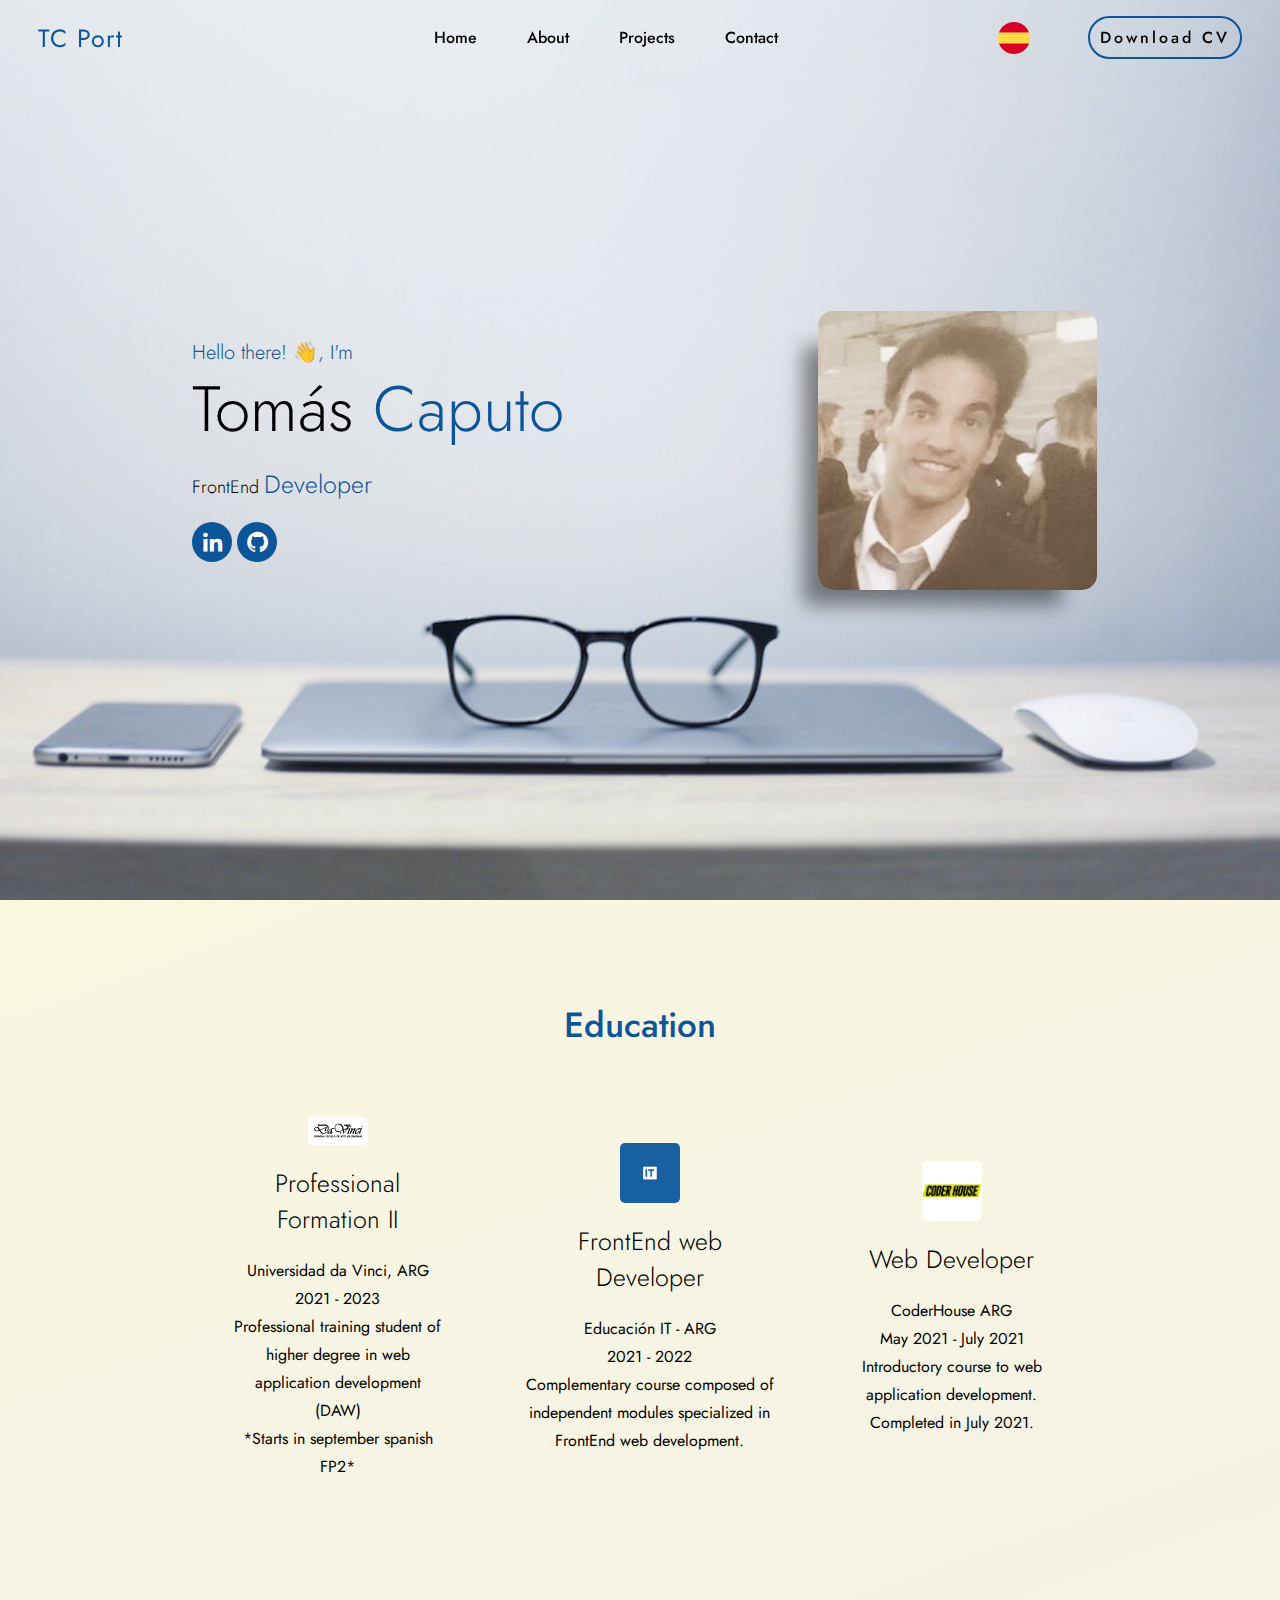
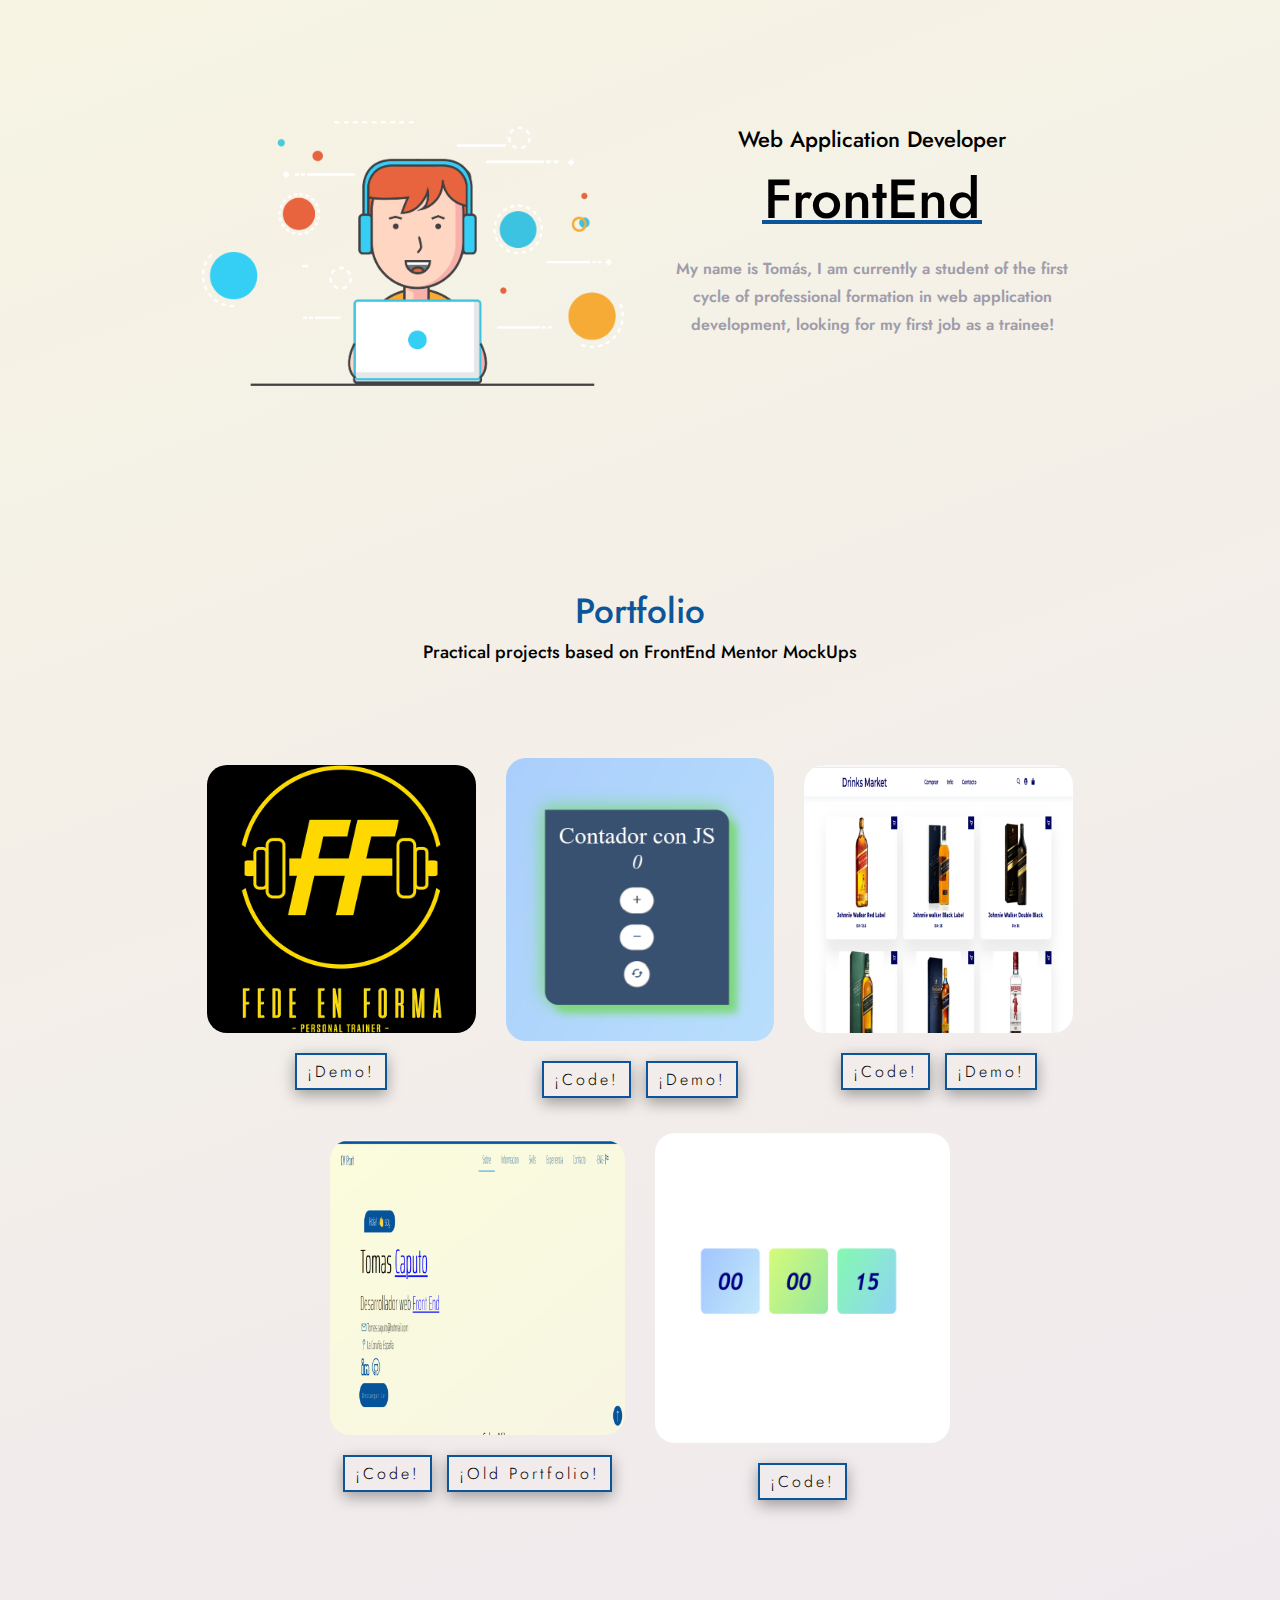
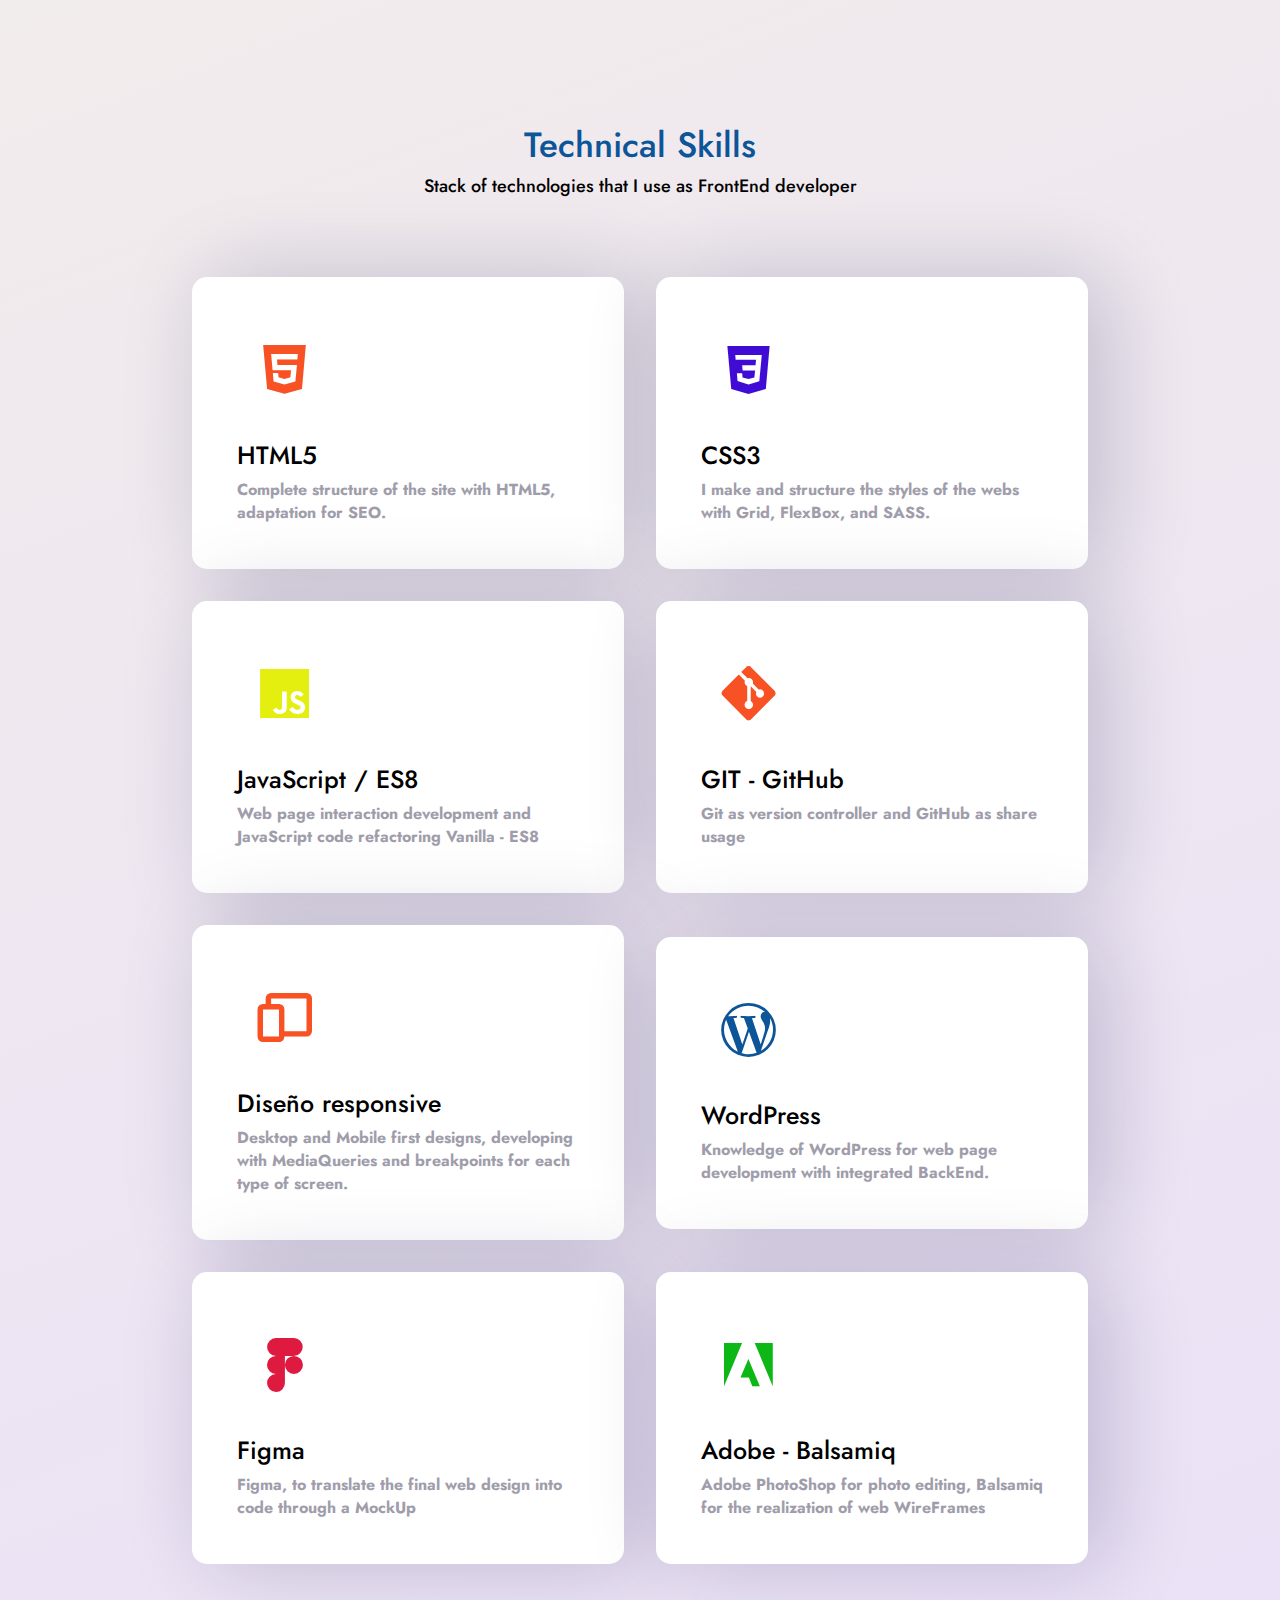
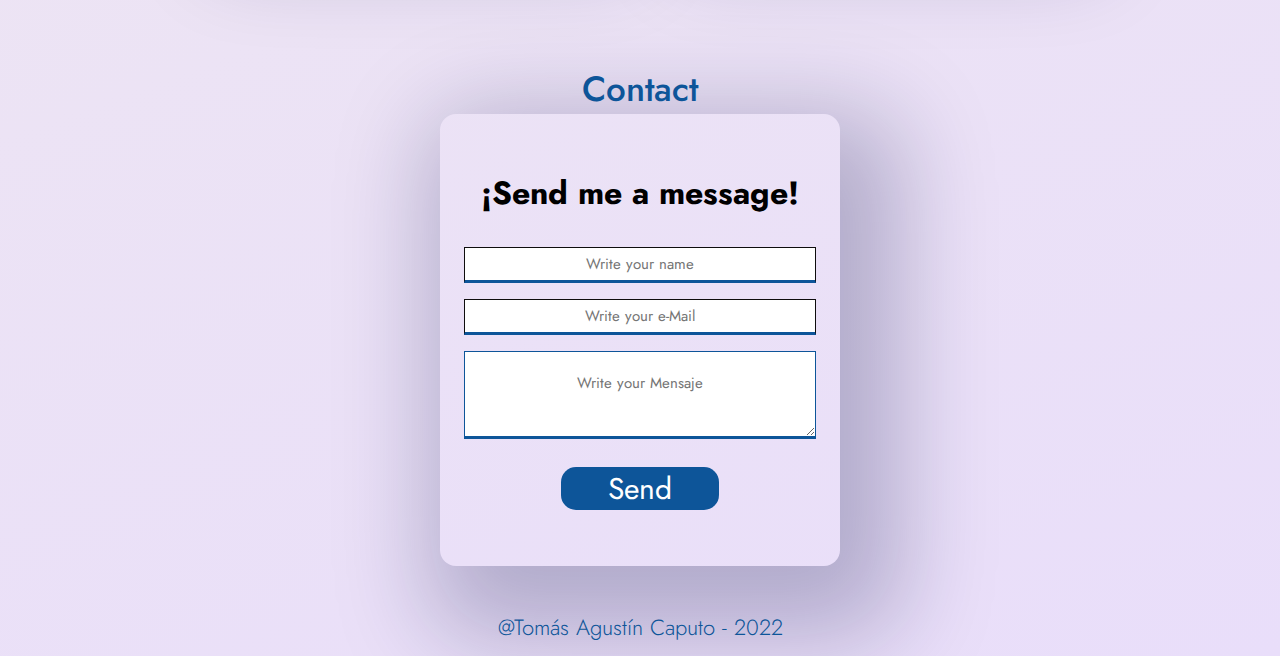
==== indexENG.html @ eb9e58e5 "Add files via upload" ====
<html lang="en">
<head>
    <meta charset="UTF-8">
    <meta http-equiv="X-UA-Compatible" content="IE=edge">
    <meta name="viewport" content="width=device-width, initial-scale=1.0">
     
    <link href='https://unpkg.com/boxicons@2.1.2/css/boxicons.min.css' rel='stylesheet'> 

    <link rel="preconnect" href="https://fonts.googleapis.com">
    <link rel="preconnect" href="https://fonts.gstatic.com" crossorigin>
    <link href="https://fonts.googleapis.com/css2?family=Jost:wght@100;200;300;400;500;600;700;800;900&display=swap" rel="stylesheet">
    <link rel="shortcut icon" href="./imgs/Lenguajes/ENG.png"/>

    <link rel="stylesheet" href="estilos.css">

    <title>Tomás Caputo - ENG</title>
</head>

<body>

    <header>
        <a href="" class="logo">TC Port</a>
        <div class="bx bx-menu" id="responsiveMenu"></div>

        <ul class="navBar">
            <li><a href="">Home</a></li>
            <li><a href="#educacion">About</a></li>
            <li><a href="#portfolio">Projects</a></li> 
            <li><a href="#4">Contact</a></li>              
        </ul>
        
        <a href="./index.html" id="lenguaje"><img src=".//imgs/Lenguajes/ESP.png" alt=""></a>           
        <a href="./docs/CV Tomás Caputo.pdf" class="cvBtn" download="" target="_blank">Download CV</a>
        
    </header>

    <!-- Sección principal -->

    <section class="principal">

        <div class="principal_texto">
            <h3>Hello there! &#128075;, I'm</h3>
            <h1>Tomás <span id="apellido">Caputo</span></h1>
            <h5>FrontEnd <span>Developer</span></h5>            
            <div class="principal_social">
                <a href="https://www.linkedin.com/in/tomas-caputo" target="_blank"><i class="bx bxl-linkedin"></i></a>
                <a href="https://github.com/T-Cap96" target="_blank"><i class="bx bxl-github"></i></a>
            </div>
        </div>

        <div class="principal_img">
            <img src="./imgs/Foto CV.jpg" alt="">
        </div> 

    </section>

     <!-- Sección Servicios -->

    <section class="educacion" id="educacion"> 

        <div class="encabezado" id="encabezado">
            <h3>Education</h3>                
        </div>        

        <div class="items">
			<div class="sub-caja">
				<div class="sub-img">
					<img src="./imgs//Educación/Escuela Da Vinci logo.jpg">
				</div>
				<h3>Professional Formation II</h3>
                <p>Universidad da Vinci, ARG</p>
                <p>2021 - 2023</p>
				<p>Professional training student of higher degree in web application development (DAW)</p>
                <p>*Starts in september spanish FP2*</p>
			</div>

            <div class="sub-caja">
				<div class="sub-img">
                    <img src="./imgs/Educación/educacionIT.png">
				</div>
				<h3>FrontEnd web Developer</h3>
                <p>Educación IT - ARG</p>
                <p>2021 - 2022</p>
				<p>Complementary course composed of independent modules specialized in FrontEnd web development.</p>
			</div>

            <div class="sub-caja">
				<div class="sub-img">
					<img src="./imgs//Educación/coderHouse.png">
				</div>
				<h3>Web Developer</h3>
                <p>CoderHouse ARG</p>
                <p>May 2021 - July 2021</p>
				<p>Introductory course to web application development. Completed in July 2021.</p>
			</div>        
                       
        </div>          
        
    </section> 

     <!-- Sección sobre Mí -->
    
    <section class="sobre" id="sobre">
        
        <div class="sobre_img">
            <img src="./imgs/BannerInner.png" alt="">             
        </div>

        <div class="sobre_texto"> 
            <h3>Web Application Developer</h3>   
            <div class="subrayado"></div>         
            <h2>FrontEnd</h2>            
            <p>My name is Tomás, I am currently a student of the first cycle of professional formation in web application development, looking for my first job as a trainee!</p>          
        </div>

    </section>

     <!-- Sección Portafolio -->

    <section class="portfolio" id="portfolio">
        <div class="encabezado">
            <h3>Portfolio</h3>
            <h2>Practical projects based on FrontEnd Mentor MockUps</h2>            
        </div>

        <div class="portfolio_contenido">
            <div class="columna">
                <img src="./imgs//Proyectos/logoweb.jpg" alt="">
                <div class="layer">                    
                    <a href="https://fedeenforma.com" class="demo" target="_blank">¡Demo!</a>
                </div>
            </div>

            <div class="columna">
                <img src="./imgs//Proyectos/ContadorJS.png" alt="">
                <div class="layer">
                    <a href="https://github.com/T-Cap96/ContadorJS" class="codigo" target="_blank">¡Code!</a>
                    <a href="https://t-cap96.github.io/ContadorJS/" class="demo" target="_blank">¡Demo!</a>
                </div>
            </div>

            <div class="columna">
                <img src="./imgs//Proyectos/MiniCommerce2.png" alt="">
                <div class="layer">
                    <a href="https://github.com/T-Cap96/MiniCommerce" class="codigo" target="_blank">¡Code!</a>
                    <a href="https://t-cap96.github.io/MiniCommerce/" class="demo" target="_blank">¡Demo!</a>
                </div>
            </div>           

        </div> 

        <div class="portfolio_contenido2">

            <div class="columna">
                <img src="./imgs//Proyectos/Portafolio Antiguo.png" alt="">
                <div class="layer">
                    <a href="https://github.com/T-Cap96/portafolioAntiguo" class="codigo" target="_blank">¡Code!</a>
                    <a href="https://t-cap96.github.io/portafolioAntiguo/" class="demo" target="_blank">¡Old Portfolio!</a>
                </div>
            </div>           

            <div class="columna">
                <img src="./imgs//Proyectos/TimerJS.png" alt="">
                <div class="layer">                    
                    <a href="https://github.com/T-Cap96/TimerJS" class="codigo" target="_blank">¡Code!</a>
                </div>
            </div>         

        </div> 

    </section>

    <!--Sección Servicio2-->

    <section class="skills" id="skills"> 

        <div class="encabezado">
            <h3>Technical Skills</h3>
            <h2>Stack of technologies that I use as FrontEnd developer</h2>            
        </div>

        <div class="skills_contenido">
            <div class="fila">
                <div class="skill1">
                    <i class='bx bxl-html5'></i>
                </div>
                <h3>HTML5</h3>                
                <p>Complete structure of the site with HTML5, adaptation for SEO.</p>
            </div>

            <div class="fila">
                <div class="skill2">
                    <i class='bx bxl-css3'></i>                     
                </div>
                <h3>CSS3</h3>                
                <p>I make and structure the styles of the webs with Grid, FlexBox, and SASS.</p>
            </div>

            <div class="fila">
                <div class="skill3">
                    <i class='bx bxl-javascript'></i>
                </div>
                <h3>JavaScript / ES8</h3>                
                <p>Web page interaction development and JavaScript code refactoring Vanilla - ES8</p>
            </div>

            <div class="fila">
                <div class="skill4">
                    <i class='bx bxl-git'></i>
                </div>
                <h3>GIT - GitHub</h3>                
                <p>Git as version controller and GitHub as share usage</p>
            </div>

            <div class="fila">
                <div class="skill5">
                    <i class='bx bx-devices'></i>
                </div>
                <h3>Diseño responsive</h3>                
                <p>Desktop and Mobile first designs, developing with MediaQueries and breakpoints for each type of screen.</p>
            </div>

            <div class="fila">
                <div class="skill6">
                    <i class='bx bxl-wordpress'></i>
                </div>
                <h3>WordPress</h3>                
                <p>Knowledge of WordPress for web page development with integrated BackEnd.</p>
            </div>

            <div class="fila">
                <div class="skill7">
                    <i class="bx bxl-figma"></i>
                </div>
                <h3>Figma</h3>                
                <p>Figma, to translate the final web design into code through a MockUp</p>
            </div>

            <div class="fila">
                <div class="skill8">
                    <i class="bx bxl-adobe"></i>
                </div>
                <h3>Adobe - Balsamiq</h3>                
                <p>Adobe PhotoShop for photo editing, Balsamiq for the realization of web WireFrames</p>
            </div>
        </div>

    </section>

    <!--Sección Contacto-->

    <div class="encabezado">
        <h3>Contact</h3>                
    </div>

    <div class="formularioContacto" id="4">
        <form class="formulario"  action="https://formspree.io/f/xeqngvba" method="POST">     
            <div class="formContainer">
                <h2 class="formTitulo">¡Send me a message!</h2>
                <input type="text" class="form_input" placeholder="Write your name" name="name"> 
                <input type="email" class="form_input" name="email" placeholder="Write your e-Mail"> 
                <textarea name="message" placeholder="Write your Mensaje"></textarea>
                <input type="submit" value="Send" class="form_enviar"> 
            </div>
        </form>
    </div>    

   
    <footer class="footer">
        <p>@Tomás Agustín Caputo - 2022</p>
    </footer>  


   
    <!--Enlace a script externo--> 

    <script type="text/javascript" src="main.js"></script>
</body>
</html>
---- estilos.css ----
*{
    margin: 0;
    padding: 0;
    box-sizing: border-box;

    list-style: none;
    text-decoration: none;
    outline: none;
    border: none; 

    font-family: 'Jost', sans-serif;
    scroll-behavior: smooth;
}

:root{
    --color-bg: #ffffff;
    --color-texto: #000;
    --color-princip: #0d5599;;
    --color-secundario: #a09dab;
    --fuente-p: 1rem;
    --fuente-h2: 3rem; 
    --fuente-grande: 5rem;
}

body{
    background-image: linear-gradient(-20deg, #e9defa 0%, #fbfcdb 100%);
}

/* Comienzo de código, Sección Header y nav */ 

header{
    padding: 50px 15%;
    display: flex;
    align-items: center;
    justify-content: space-between;

    position: fixed;
    width: 100%;
    z-index: 1000;
    top: 0;
    right: 0;
    transition: ease 0.40s all;
}

.logo{
    font-size: 25px;
    color: var(--color-princip);
    letter-spacing: 1px;
}

#lenguaje{
    position: absolute;
    margin-left: 75%;    
}

#lenguajeIt{
    position: absolute;
    margin-left: 78%;    
}

.navBar{         
    display: flex;     
}

.navBar li{         
    position: relative; 
}

.navBar a{         
    color: var(--color-texto);
    font-size: var(--fuente-p);
    font-weight: 500;
    padding: 10px 25px;
}

.navBar a::after{         
    content: '';
    position: absolute;
    width: 0;
    height: 2px;
    background: var(--color-princip);
    left: 0;
    bottom: -3px;
    transition: ease .40s;
}

.navBar a::after{         
    content: '';
    position: absolute;
    width: 0;
    height: 1.1px;
    background: var(--color-princip);
    left: 0;
    bottom: -3px;
    transition: ease .80s;
}

.navBar a:hover::after{  
    width: 100%;        
}

#responsiveMenu{
    font-size: 30px;
    color: var(--color-texto);
    display: none;
    cursor: pointer;
}

.cvBtn{
    display: inline-block;
    padding: 8px 10px;
    background: transparent;
    border: 2px solid var(--color-princip);
    border-radius: 30px;

    font-size: var(--fuente-p);
    font-weight: 500;
    color: var(--color-texto);
    letter-spacing: 3px;

    transition: ease .50s;
} 

.cvBtn:hover{
    background: var(--color-princip);
    transform: scale(1.2);
    border: 2px solid var(--color-princip);
    color: var(--bg-color);
}

section{
    padding: 100px 15%;
}

/* Sección principal con banner */ 

.principal{
    min-height: 100vh;
    width: 100%;
    height: 100%;

    background: url(./imgs/BannerInicio.jpg) no-repeat center fixed;
    background-position: center;
    background-size: cover;

    position: relative;
    display: grid;
    grid-template-columns: repeat(2, 1fr);
    align-items: center;
    grid-gap: 4rem;
}

.principal_texto h1{
    margin: 10px 0 25px;
    font-size: var(--fuente-grande);
    line-height: 1;
    font-weight: 300;
}

#apellido{
    font-size: var(--fuente-grande);
}

.principal_texto h5{
    font-size: 18px;
    margin-bottom: 20px;
    font-weight: 300;    
}

.principal_texto span{
    font-size: 25px;
}

span{
    color: var(--color-princip);
}

.principal_texto h3{
    color: var(--color-princip);
    font-size: 20px;
    font-weight: 300;
}

.principal_texto p{
    font-size: var(--fuente-p);
    color: var(--color-secundario);
    line-height: 25px;
    margin-bottom: 25px;
}

.principal_social a{
    font-size: 25px;
    height: 35px;
    width: 35px;
    padding: 20px;     
    border-radius: 50%;

    display: inline-flex;
    align-items: center;
    justify-content: center;
    background: #0d5599;
    color: white;     
    
}

.principal_social a:hover{
    transform: scale(1.1);
    background: var(--color-princip);
    transition: .80s;     
}

.principal_img img{
    position: relative;
    border-radius: 15px;  
    left: 35%;  

    box-shadow: rgba(0, 0, 0, 0.45) -25px 25px 20px -10px;
}

.principal_img:hover{
    transform: translateX(-40%);     
    transition: 2.5s;
}


header.sticky{
    background: var(--color-bg);
    padding: 13px 18%;
    box-shadow: 0px 0px 10px rgb(0 , 0 , 0 /10%);
}

#encabezado{        
    margin-bottom: 3%;
}

/* Sección Educación */ 

.items{     
    display: flex;
    flex-direction: row;
    justify-content: space-between;

    align-items: center;
    text-align: center;     
         
}

.sub-caja{
    padding: 40px;
    transition: ease .50s;
    cursor: pointer;    
}

.sub-img img{
    max-width: 100%;
    width: 60px;
    height: auto;

    margin-bottom: 20px;
    border-radius: 5px; 
}

.sub-caja h3{
    margin-bottom: 20px;
    font-size: 25px;
    font-weight: 300;
}

.sub-caja p{
    font-size: var(--fuente-p);
    color: black;
    line-height: 28px;
}

.sub-caja:hover{
    background: #ffffff;
    box-shadow: 18px 45px 105px 0px rgb(10, 15, 70 / 5%);
    border-radius: 12px;

    will-change: transform;
    transform: perspective(1000px) rotateX(4.80deg) rotateY(10.25deg) scale3d(1.05,1.05,1.05); 
 }

 /* Sección sobre mí */ 

 .sobre{
    display: grid;
    grid-template-columns: repeat(2, 2fr);
    align-items: center;
    grid-gap: 2rem;  
    
    text-align: center;
 }

 .sobre_img img{
    max-width: 100%;
    width: 550px;
    height: auto;
 }

 .sobre_texto h2{
    font-size: 55px;
    color: black;

    font-weight: 500;
    margin: 10px 0px 25px;
    line-height: 1.1;      
    
}

 .sobre_texto h3{
    color: black;
    font-size: 22px;
    font-weight: 500;    
 }

 .sobre_texto p{
    max-width: 550px;
    font-size: var(--fuente-p);
    color: var(--color-secundario);

    line-height: 28px;
    margin-bottom: 45px;
    font-weight: 600;
 }

 .subrayado{
    position: relative;
    height: 4px;    
    width: 220px;
    top: 65px;
    z-index: 0;

    margin: auto;
    background-color: var(--color-princip);     
    
 }   
 
 .encabezado{
    text-align: center;
 }

 .encabezado h2{
    font-size: 18;
    font-weight: 500;
    margin: 7px 0px 20px;
    line-height: 1.1;
 }

 .encabezado h3{
    color: var(--color-princip);
    font-size: 35px;    
    font-weight: 500;
 }

 .encabezado p{
    font-size: var(--fuente-p);
    color: var(--color-secundario);
    line-height: 30px;
 }

 /* Sección proyectos personales */ 

 .portfolio_contenido{
    display: flex;
    flex-direction: row;
    justify-content: space-around;
    align-items: center;

    margin-top: 5rem;
    text-align: center;
    cursor: pointer;
 }

 .portfolio_contenido2{     
    max-width: 650px;
    margin: auto;

    display: flex;
    flex-direction: row;    
    align-items: center;

    text-align: center;     
    
 }

 .columna{
    position: relative;
    padding: 15px;    
 }

 .columna img{
    max-width: 100%;
    width: 650px;
    height: auto;    
    
    object-fit: cover;
    border-radius: 20px;
 }

 .columna img:hover{
    transform: translateY(-5%); 
    transition: 1.5s;
 }

 .codigo, .demo{
    display: inline-block;
    
    padding: 5px 10px;
    background: transparent;
    border: 2px solid var(--color-princip); 
    

    font-size: var(--fuente-p);
    font-weight: 300;
    color: var(--color-texto);
    letter-spacing: 3px;

    margin: 5px;    
    margin-top: 20px;
    box-shadow: rgba(0, 0, 0, 0.35) 0px 5px 15px;    
         
 } 

 /* Sección skills */ 

.skills_contenido{
    display: grid;
    grid-template-columns: repeat(auto-fit, minmax(400px, auto));
    grid-gap: 2rem;

    align-items: center;
    margin-top: 5rem;
}

.fila{
    background: #ffffff;
    box-shadow: 18px 0px 87px 0px rgb(10 15 70 / 20%);

    border-radius: 15px;
    padding: 45px 45px 45px 45px;

    transition: ease .45s;
    cursor: pointer;     
}

.skill1 i{    
    font-size: 65px;     
    color: #f75124;
    padding: 15px;    
    margin-bottom: 20px;
}

.skill2 i{    
    font-size: 65px;     
    color: #400bd4;
    padding: 15px;    
    margin-bottom: 20px;
}

.skill3 i{    
    font-size: 65px;     
    color: #e4ef10;
    padding: 15px;    
    margin-bottom: 20px;
}

.skill4 i{    
    font-size: 65px;     
    color: #f75124;
    padding: 15px;    
    margin-bottom: 20px;
}

.skill5 i{    
    font-size: 65px;     
    color: #f75124;
    padding: 15px;    
    margin-bottom: 20px;
}

.skill6 i{    
    font-size: 65px;     
    color: #0d5599;
    padding: 15px;    
    margin-bottom: 20px;
}

.skill7 i{    
    font-size: 65px;     
    color: #de1a41;
    padding: 15px;    
    margin-bottom: 20px;
}

.skill8 i{    
    font-size: 65px;     
    color: #0db715;
    padding: 15px;    
    margin-bottom: 20px;
}

.fila h3{
    font-size: 25px;
    margin-bottom: 2px;
    font-weight: 500;
}

.fila p{
    font-size: var(--fuente-p);
    color: var(--color-secundario);     
    font-weight: 700;
    margin-top: 5px;
}

.fila:hover{
    will-change: transform;
    transform: perspective(1000px) rotateX(4.80deg) rotateY(10.25deg) scale3d(1.05,1.05,1.05);
}

/* Formulario de contacto */ 

.formularioContacto{
    margin-bottom: 45px;        
}

.formulario{          
    margin: auto;
    width: 70%;
    max-width: 400px;
    border-radius: 1em;
    padding: 3.5rem 1.5rem;   
    
    box-shadow: 25px 35px 95px 35px rgb(10 15 70 / 25%);
      
}

.formContainer{
    width: 100%;
    display: grid;
    gap: 1em;
    grid-auto-columns: 100%;     
    
}

.formTitulo{     
    text-align: center;
    font-size: 32px;
    margin-bottom: 15px;     
}

.form_input{
    padding: 5px;
    font-size: 15px;

    outline: none;
    border: none;
    
    border: 1px solid rgb(14, 13, 13);
    
    text-align: center;

    border-bottom: 3px solid #0d5599; ;
}

.formContainer textarea{
    font-size: 15px;   
    padding: 20px;
    margin-bottom: 12px;
    text-align: center;
    border: 1px solid #0d5599;     

    border-bottom: 3px solid #0d5599; 
}

.form_enviar{
    width: 45%;
    margin: auto;
    background-color: #0d5599;
    font-size: 30px;    
    color: white;
    cursor: pointer;
    border-radius: 15px;    
}

.form_enviar:hover{    
    transform: scale(1.2);
    transition: 1.0s;    
    
}

/* Footer */ 

.footer{
    height: 45px;
    font-size: 22px;
    font-weight: 300;
    
    text-align: center;
    color: #0d5599;
}

/* Media Queries 1400px*/

@media (max-width: 1400px){
    header{
        padding: 16px 3%;
        transition: .3s;
    }

    header.sticky{
        padding: 10px 3%;
        transition: .3s;
    }
    
    section{        
        transition: 0.3s;
    }

    :root{
        --fuente-grande: 4rem;
        --fuente-h2: 2rem;
        --fuente-p: 1rem;
         transition: .3s; 
    }
}

/* Media queries 900px */ 

@media (max-width: 900px){
    #responsiveMenu{
        display: block;        
    }

    .principal{
        min-height: 80vh;         
    }

    .logo{
        display: none;
    }

    .navBar{        
        position: absolute;
        flex-direction: column;
        top: -600px;
        left: 10px;
        right: 0;

        background: var(--color-princip);
        text-align: right;
        transition: all 0.5s;
        opacity: 0.7;
        width: 35%;

        border-radius: 15px;        
    }

    .navBar a{
        display: block;
        padding: 1.2rem;
        margin: 1.5rem;
        border-right: 2px solid var(--bg-color);
        color: var(--bg-color);
        text-align: center;
    }

    .navBar a:hover{
        background: var(--color-bg);
        color: var(--color-princip); 
        border-radius: 5px;         
    }

    .navBar a::after{
        display: none;
    }  
    
    .navBar.active{
        top: 100%; 
        transition: 1s;
    }
}

 
/* Media queries 800px */

@media (max-width: 800px){
    .principal{
        grid-template-columns: 1fr;
        min-height: 130vh;
        grid-gap: 1rem;
    }

    .principal_texto{
        padding-top: 50px;
        text-align: center;
    }  

    .principal_texto h3, h5{
        text-align: center;
    }
    
    .principal_img{
        display: none;
    }
    
    .sobre{
        grid-template-columns: 1fr;
        grid-gap: 1rem;
        top: 55%;
    }

    .sobre_img{
        text-align: center;
        margin-bottom: 30px; 
    }

    :root{
        --fuente-grande:3.4rem;
        --fuente-h2: 2rem;

    }

    section{        
        transition: 0.8s;
    } 

    .items{
        display: flex;
        flex-direction: column;
        flex-wrap: wrap;  
        
        margin-bottom: 15%;
    }

    .portfolio_contenido{
        display: flex;
        flex-direction: column;
        flex-wrap: wrap;

        margin: auto;
    }

    .portfolio_contenido2{
        display: flex;
        flex-direction: column;
        flex-wrap: wrap;

        margin: auto;
    }

    .skills_contenido{
        display: flex;
        flex-direction: column;
        flex-wrap: wrap; 
        
        margin: auto;
        padding: 1px;
    }

    .skills_contenido, i{
        text-align: center;
    }

    #lenguaje{        
        margin-left: 10%;     
                        
    }

    #lenguajeIt{
        margin-left: 20%;
    }

    .formulario{
        box-shadow: 25px 35px 95px 35px rgb(10 15 70 / 15%);
    }
}
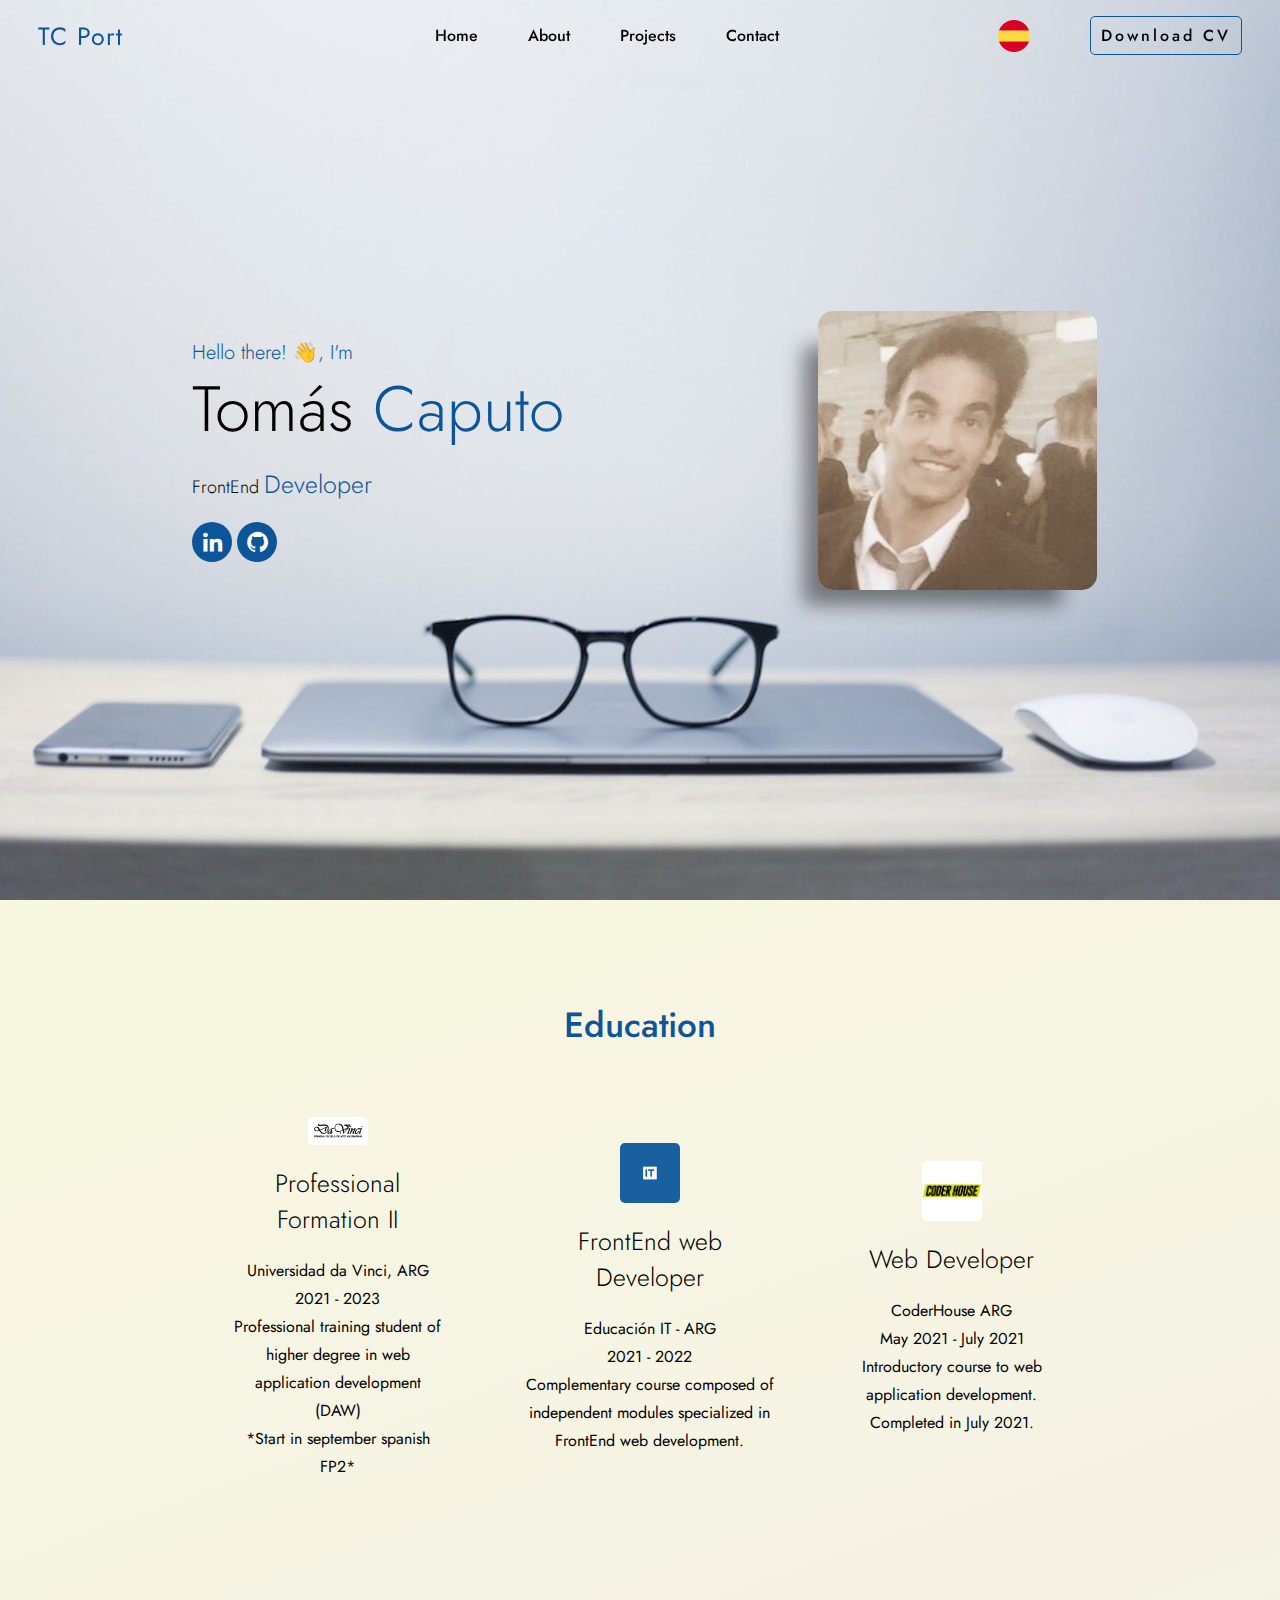
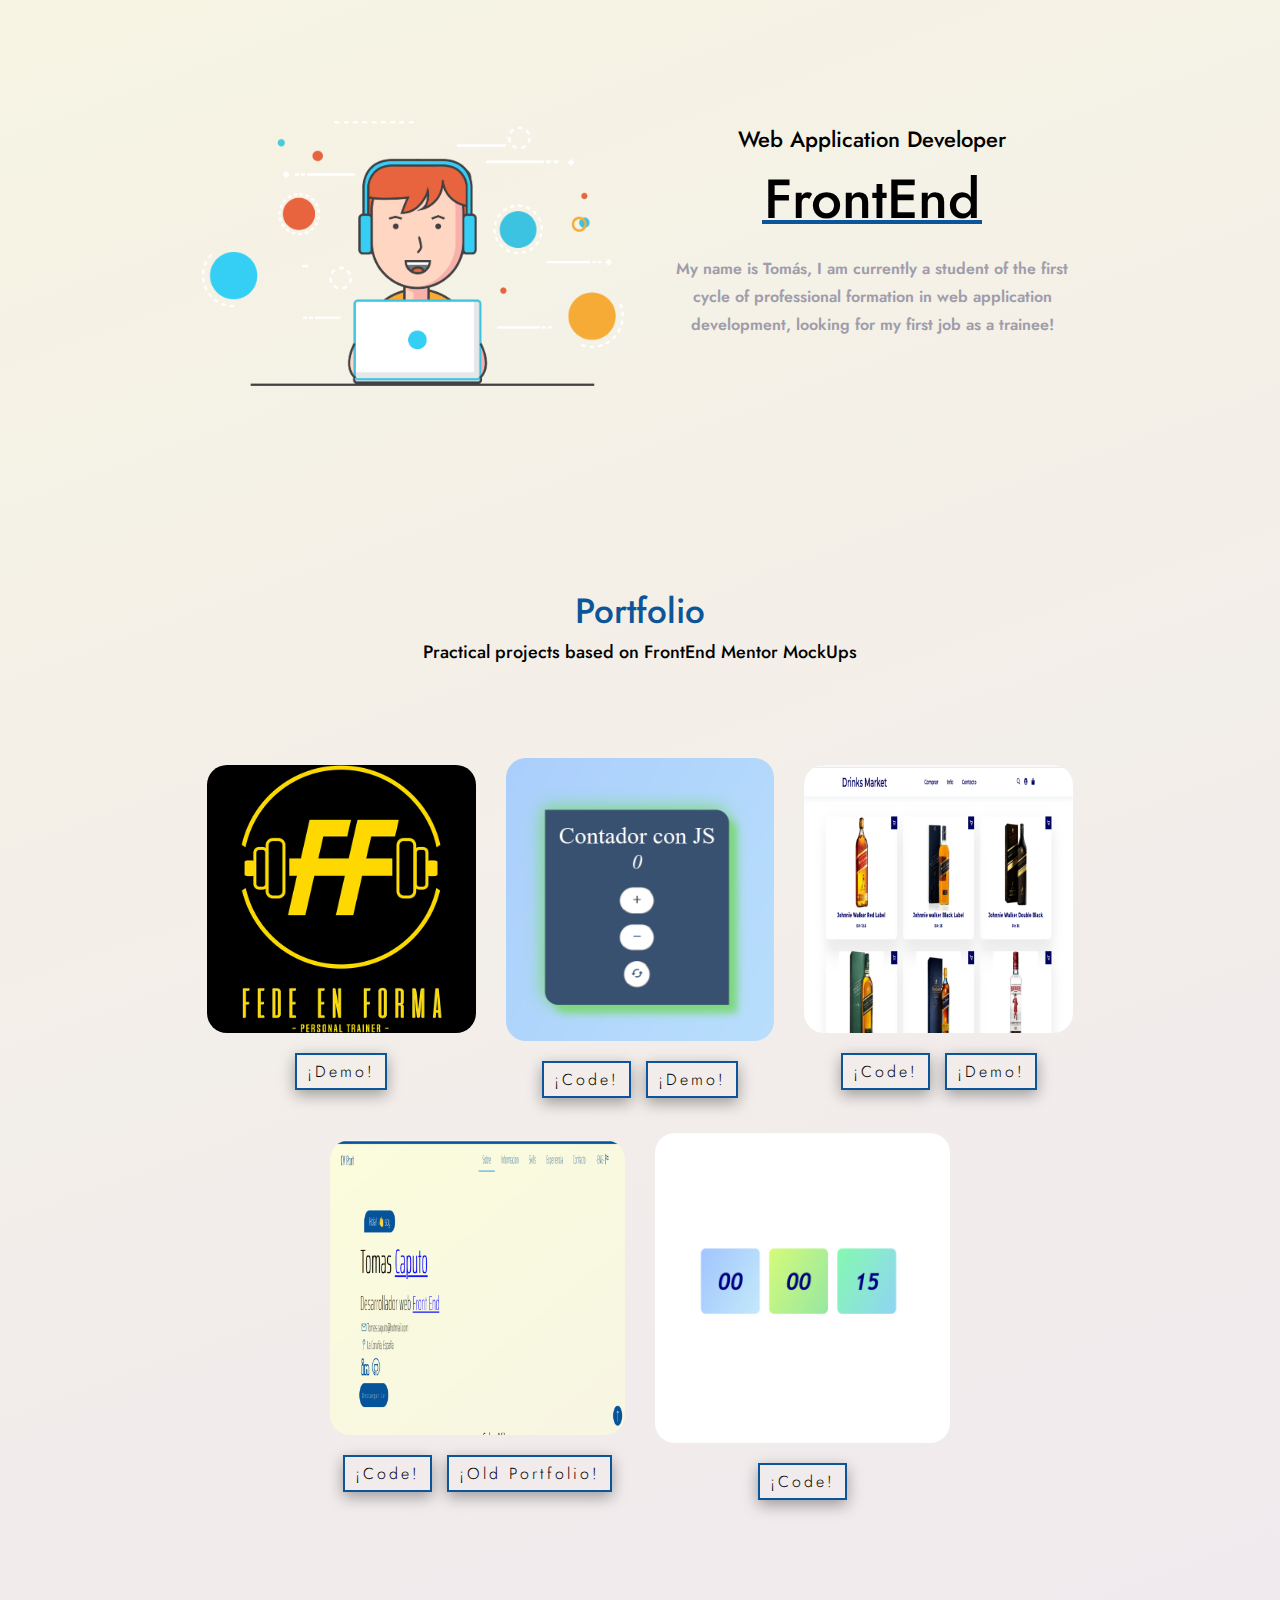
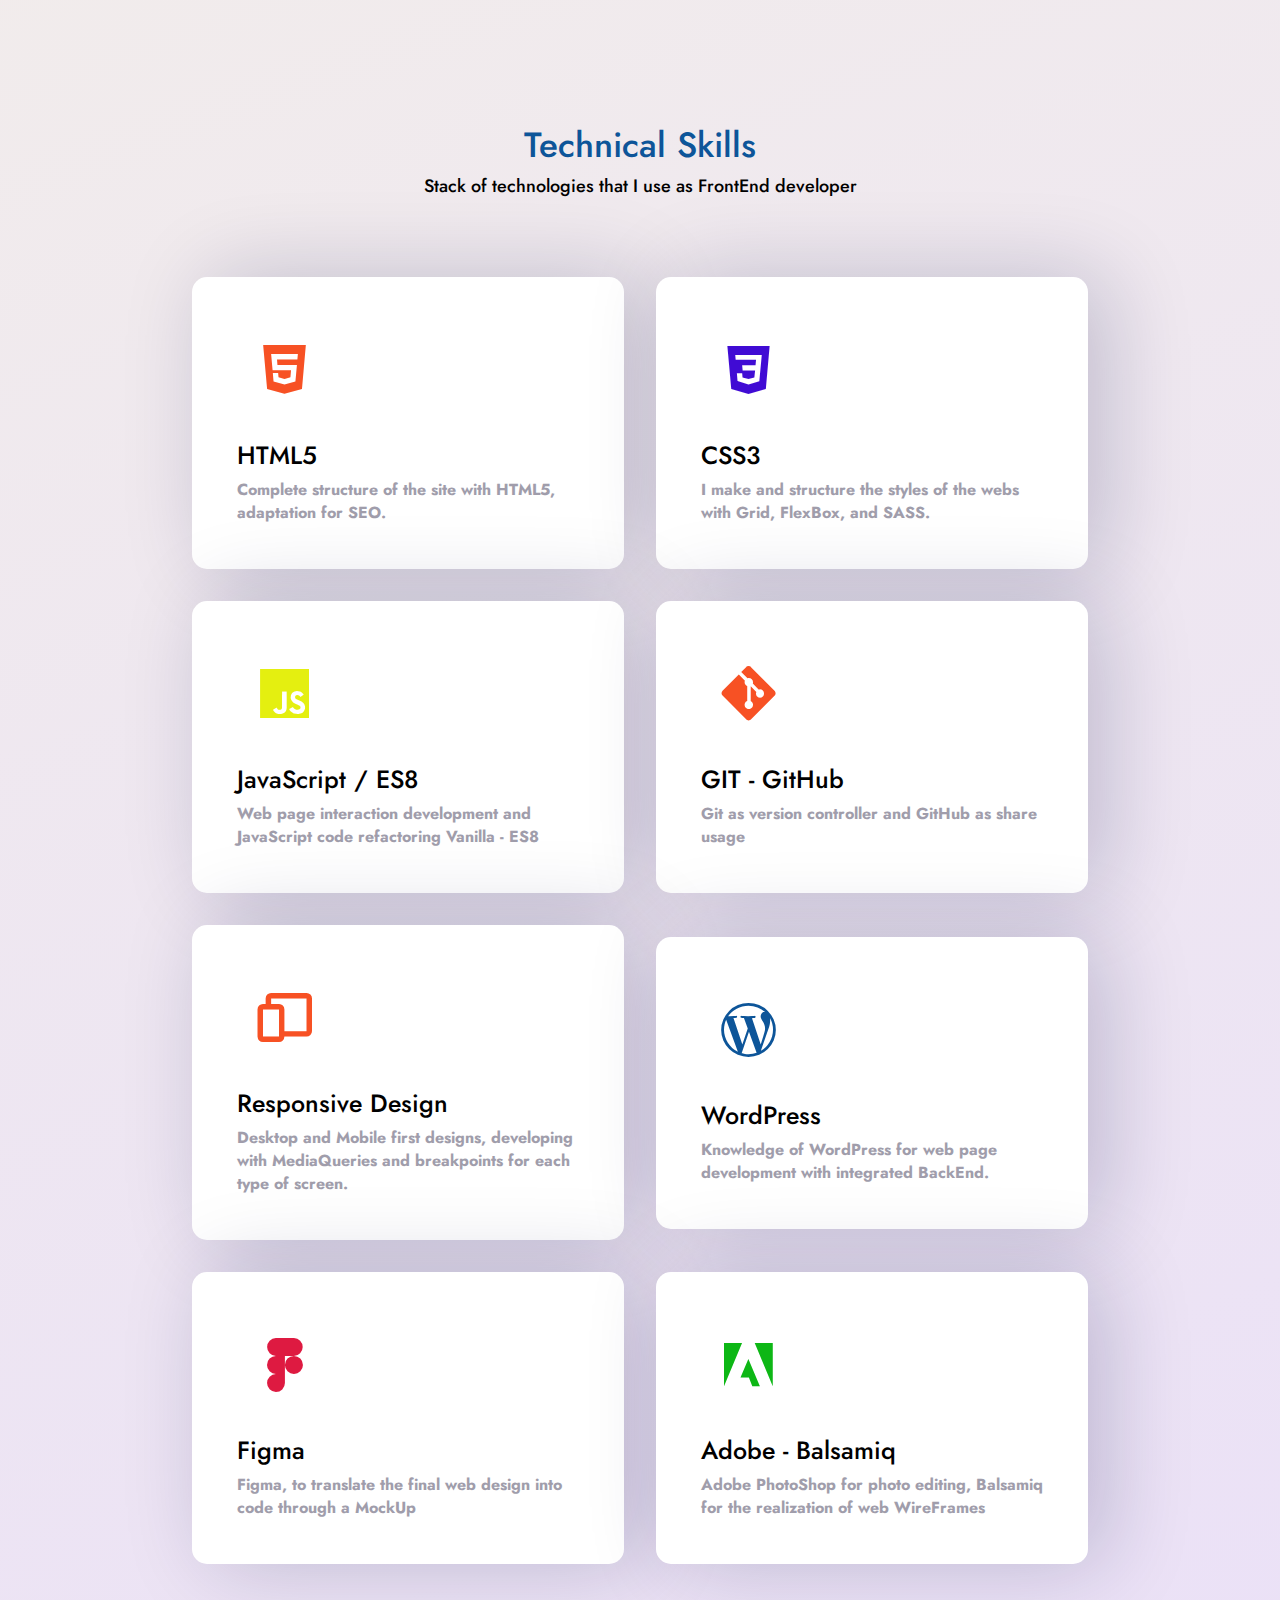
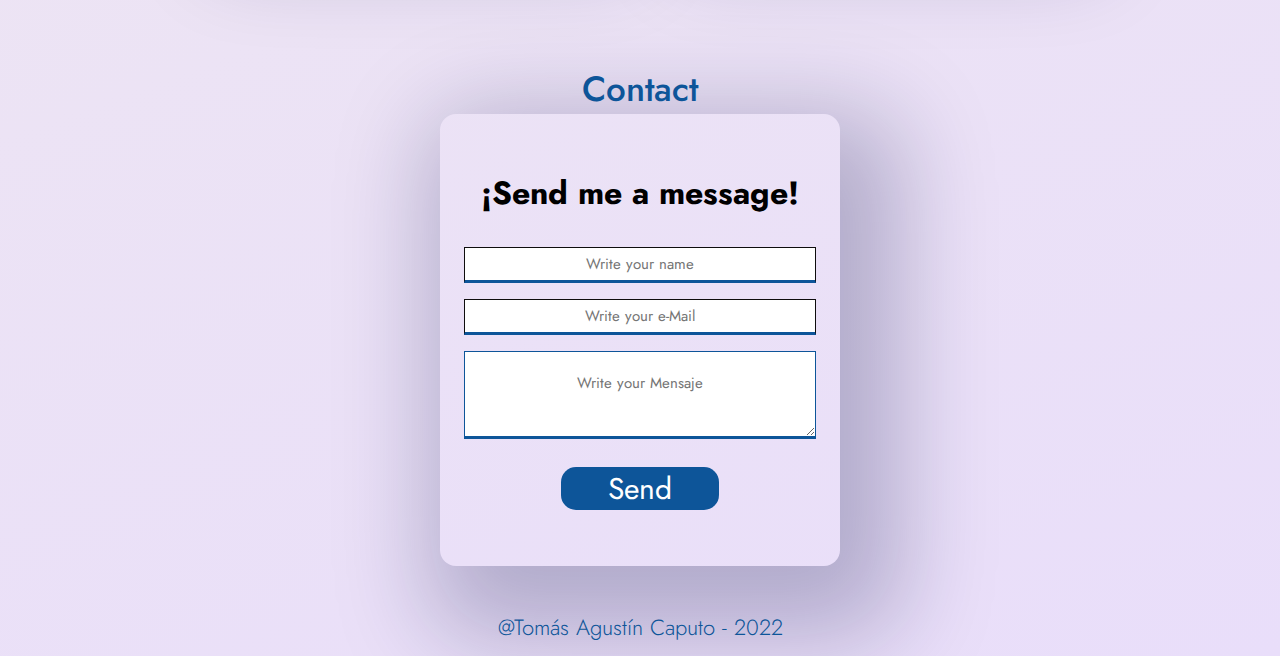
==== commit 84c910ea: "Add files via upload" ====
--- a/indexENG.html
+++ b/indexENG.html
@@ -71,7 +71,7 @@
                 <p>Universidad da Vinci, ARG</p>
                 <p>2021 - 2023</p>
 				<p>Professional training student of higher degree in web application development (DAW)</p>
-                <p>*Starts in september spanish FP2*</p>
+                <p>*Start in september spanish FP2*</p>
 			</div>
 
             <div class="sub-caja">
@@ -216,7 +216,7 @@
                 <div class="skill5">
                     <i class='bx bx-devices'></i>
                 </div>
-                <h3>Diseño responsive</h3>                
+                <h3>Responsive Design</h3>                
                 <p>Desktop and Mobile first designs, developing with MediaQueries and breakpoints for each type of screen.</p>
             </div>
 
--- a/estilos.css
+++ b/estilos.css
@@ -108,10 +108,9 @@
 
 .cvBtn{
     display: inline-block;
-    padding: 8px 10px;
-    background: transparent;
-    border: 2px solid var(--color-princip);
-    border-radius: 30px;
+    padding: 7px 10px;     
+    border: 1px solid var(--color-princip);
+    border-radius: 5px;
 
     font-size: var(--fuente-p);
     font-weight: 500;
@@ -121,11 +120,10 @@
     transition: ease .50s;
 } 
 
-.cvBtn:hover{
-    background: var(--color-princip);
-    transform: scale(1.2);
-    border: 2px solid var(--color-princip);
-    color: var(--bg-color);
+.cvBtn:hover{    
+    transform: scale(1.2);     
+    color: var(--bg-color);     
+    transition: 1.2s;
 }
 
 section{
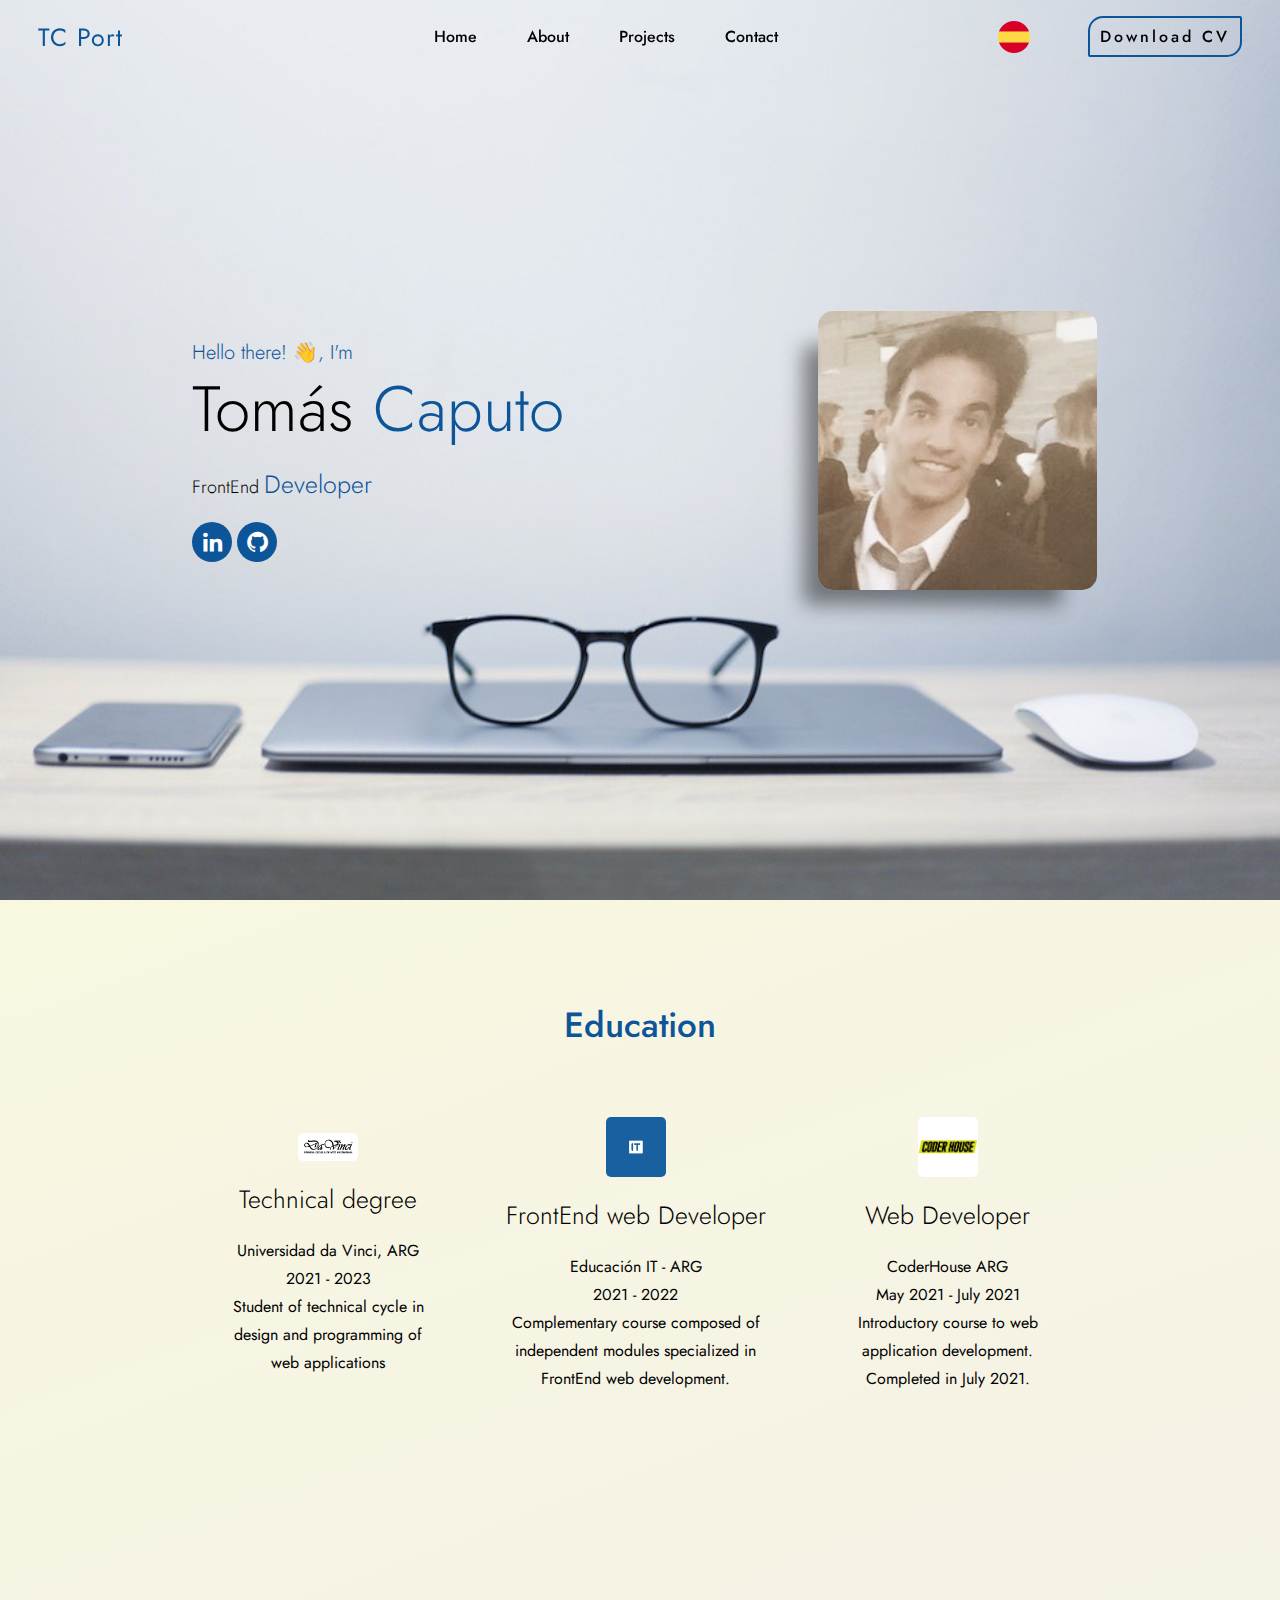
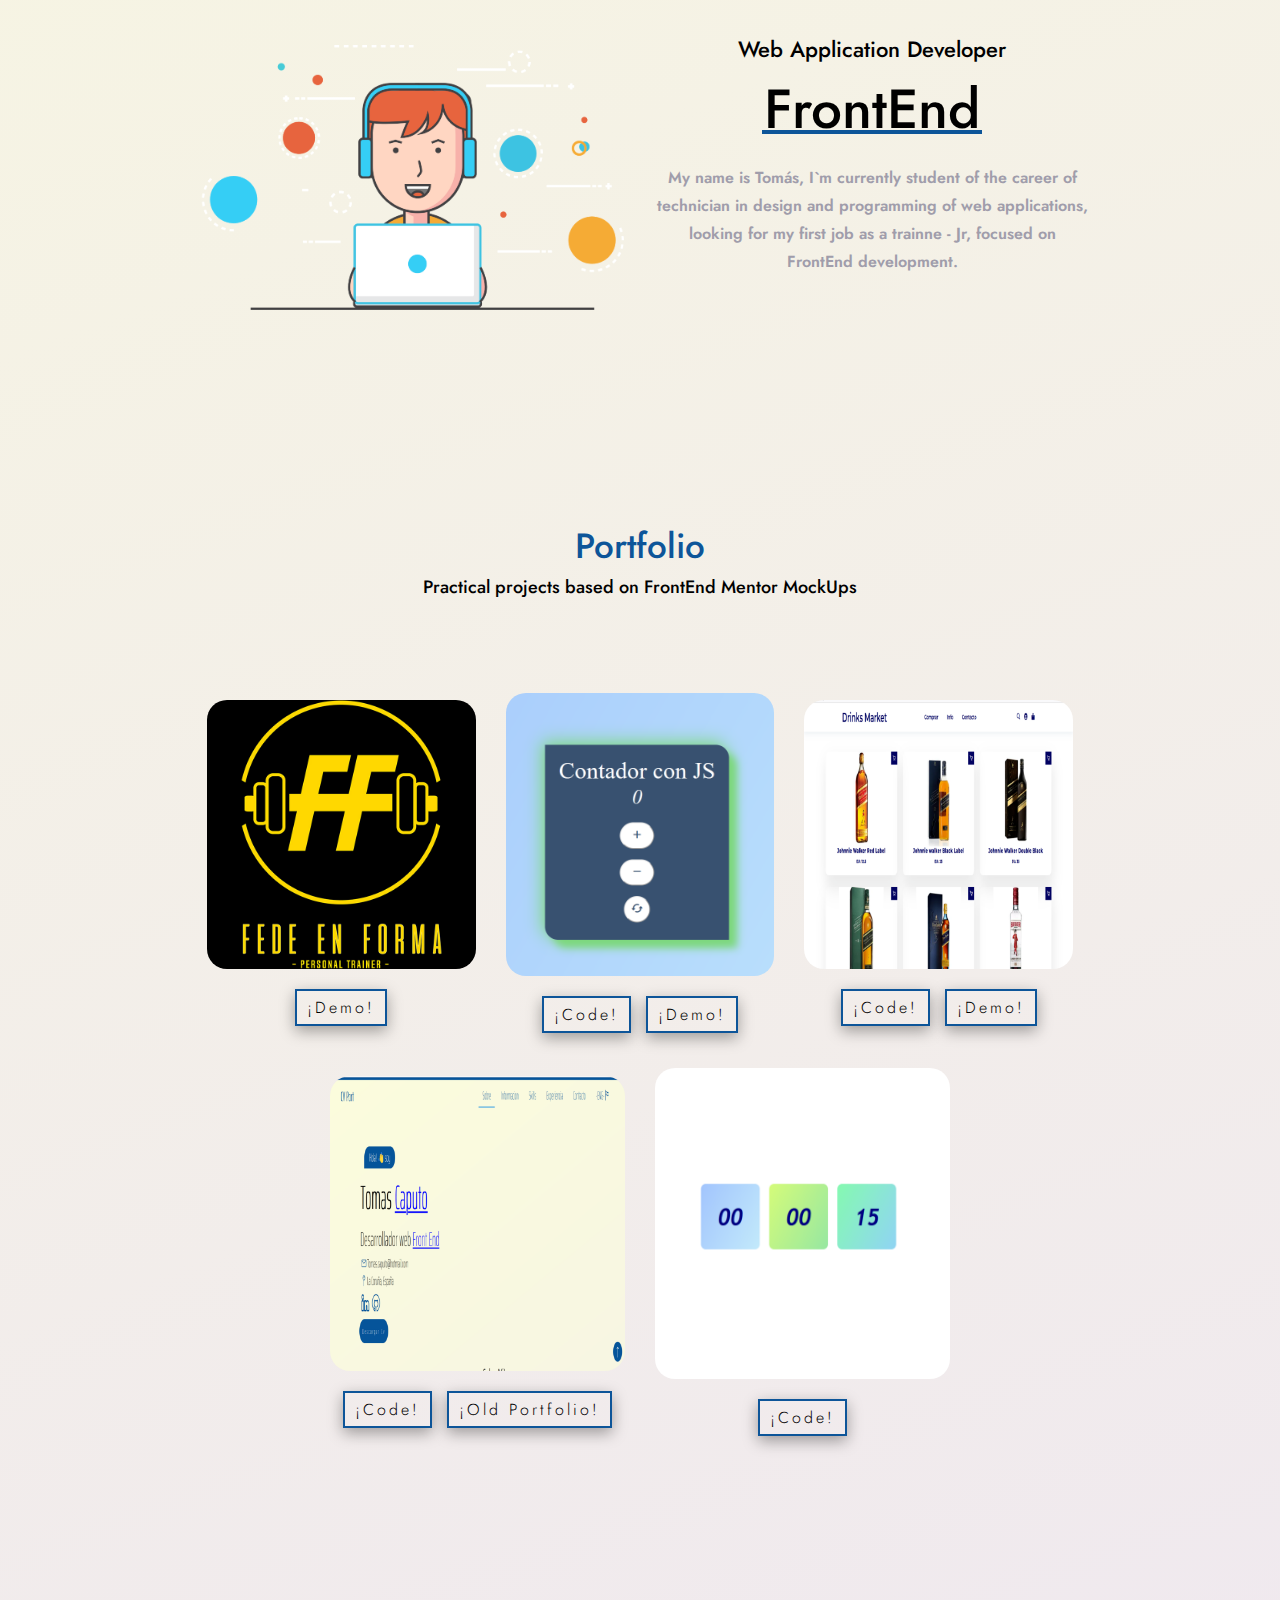
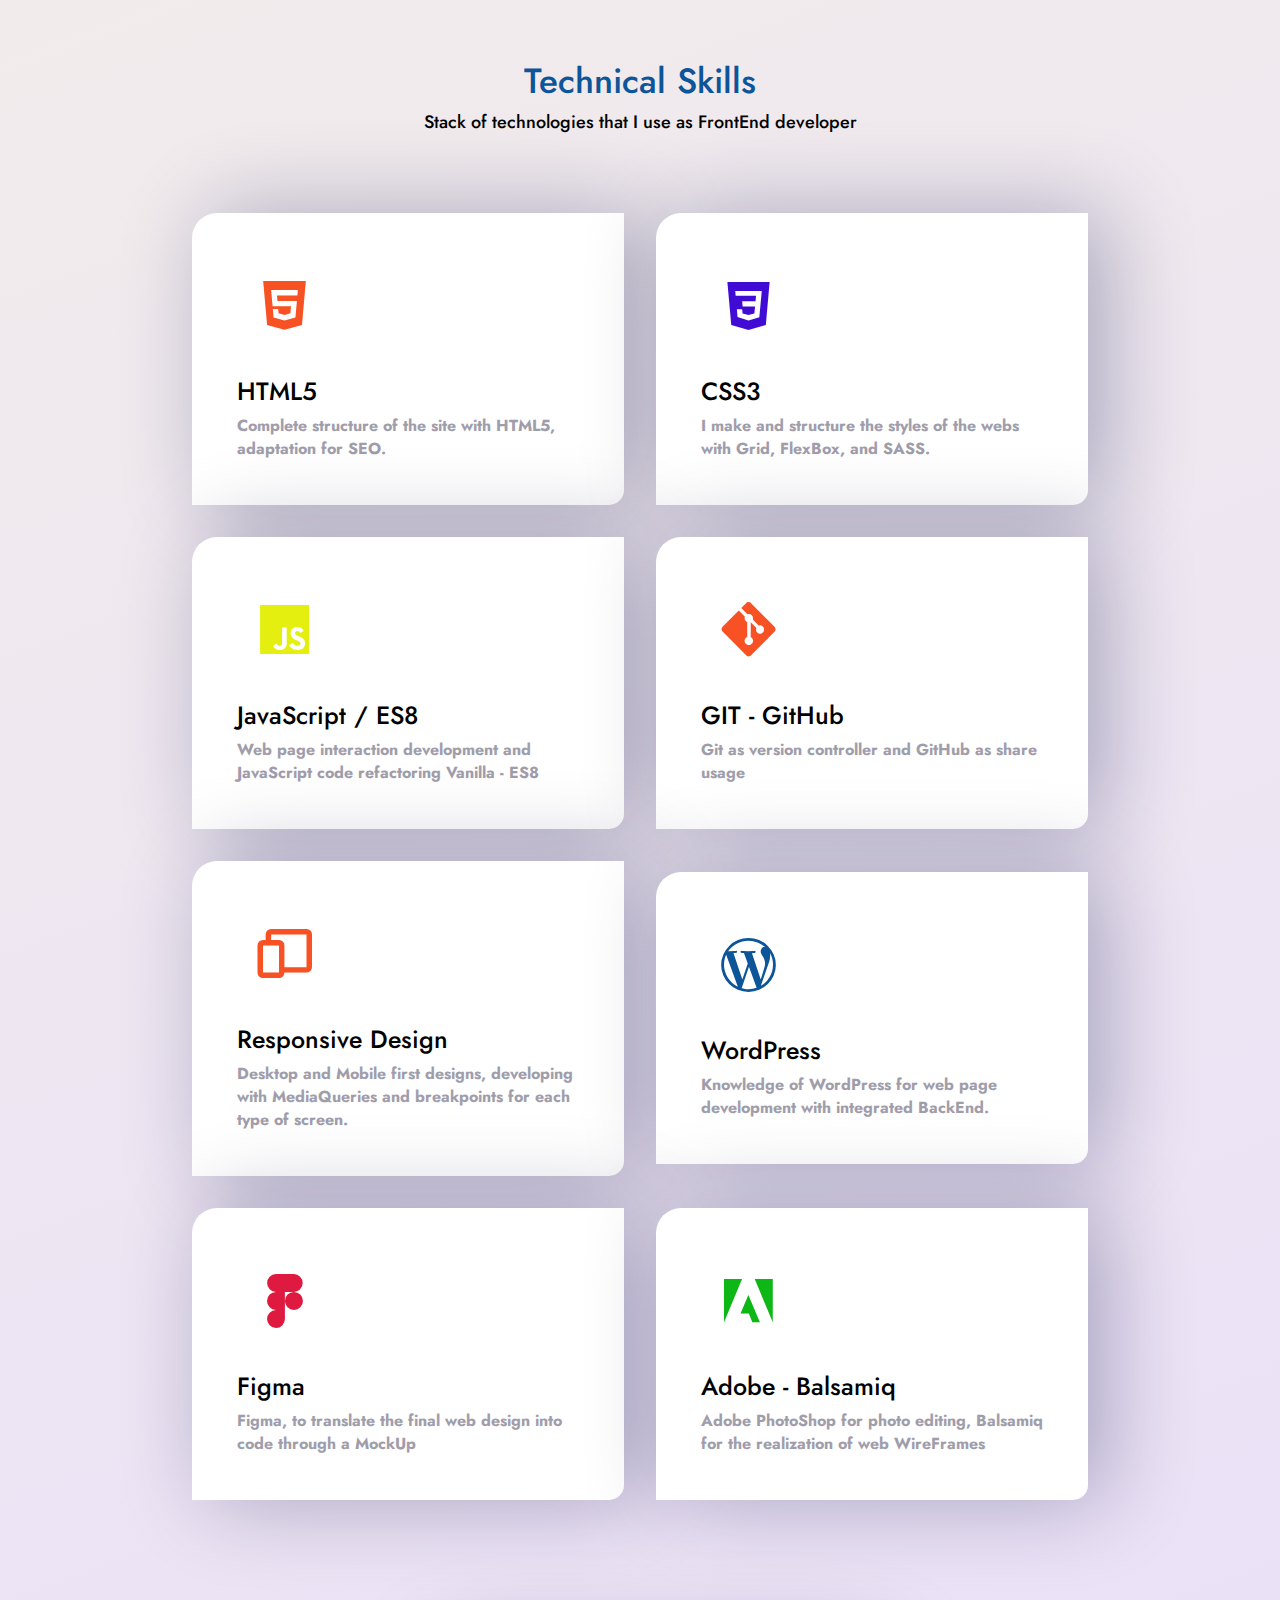
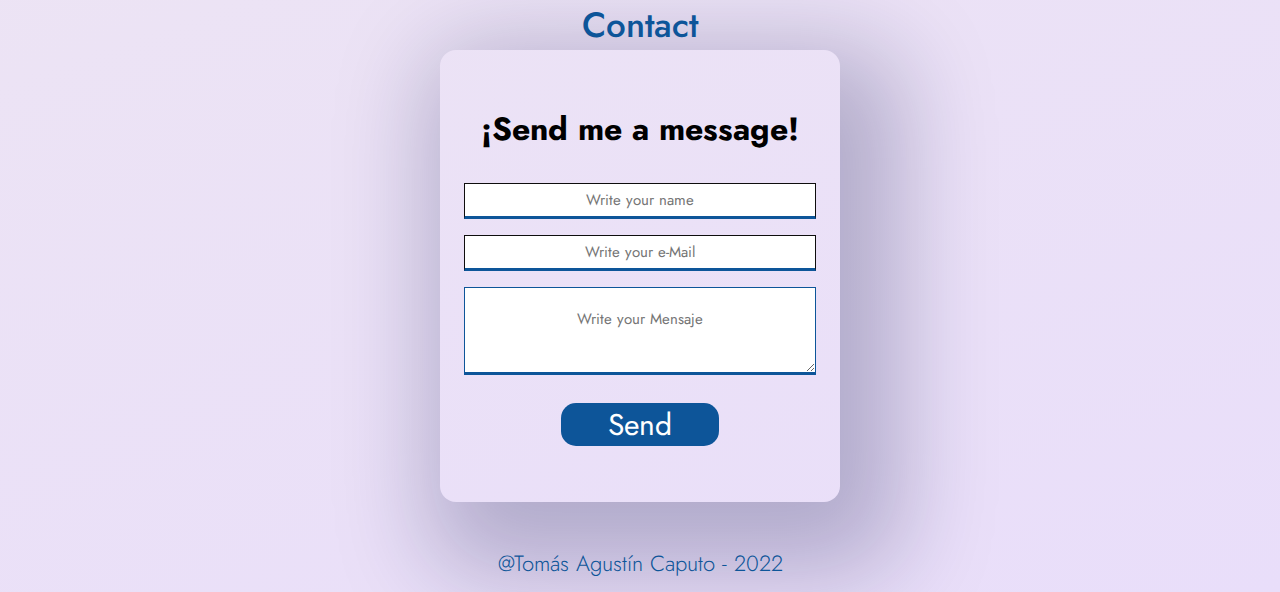
==== commit 899fbdd0: "Add files via upload" ====
--- a/indexENG.html
+++ b/indexENG.html
@@ -30,7 +30,7 @@
         </ul>
         
         <a href="./index.html" id="lenguaje"><img src=".//imgs/Lenguajes/ESP.png" alt=""></a>           
-        <a href="./docs/CV Tomás Caputo.pdf" class="cvBtn" download="" target="_blank">Download CV</a>
+        <a href="./docs/Tomás Caputo ENG.pdf" class="cvBtn" download="" target="_blank">Download CV</a>
         
     </header>
 
@@ -67,11 +67,10 @@
 				<div class="sub-img">
 					<img src="./imgs//Educación/Escuela Da Vinci logo.jpg">
 				</div>
-				<h3>Professional Formation II</h3>
+				<h3>Technical degree</h3>
                 <p>Universidad da Vinci, ARG</p>
                 <p>2021 - 2023</p>
-				<p>Professional training student of higher degree in web application development (DAW)</p>
-                <p>*Start in september spanish FP2*</p>
+				<p>Student of technical cycle in design and programming of web applications</p>                
 			</div>
 
             <div class="sub-caja">
@@ -110,7 +109,7 @@
             <h3>Web Application Developer</h3>   
             <div class="subrayado"></div>         
             <h2>FrontEnd</h2>            
-            <p>My name is Tomás, I am currently a student of the first cycle of professional formation in web application development, looking for my first job as a trainee!</p>          
+            <p>My name is Tomás, I`m currently student of the career of technician in design and programming of web applications, looking for my first job as a trainne - Jr, focused on FrontEnd development.</p>          
         </div>
 
     </section>
--- a/estilos.css
+++ b/estilos.css
@@ -109,15 +109,16 @@
 .cvBtn{
     display: inline-block;
     padding: 7px 10px;     
-    border: 1px solid var(--color-princip);
-    border-radius: 5px;
+    border: 2px solid var(--color-princip);
+    border-radius: 15px 2px 15px 2px;
 
     font-size: var(--fuente-p);
-    font-weight: 500;
     color: var(--color-texto);
+
+    font-weight: 500;    
     letter-spacing: 3px;
 
-    transition: ease .50s;
+    transition: ease .70s;    
 } 
 
 .cvBtn:hover{    
@@ -239,8 +240,7 @@
     justify-content: space-between;
 
     align-items: center;
-    text-align: center;     
-         
+    text-align: center;             
 }
 
 .sub-caja{
@@ -433,12 +433,13 @@
 
 .fila{
     background: #ffffff;
-    box-shadow: 18px 0px 87px 0px rgb(10 15 70 / 20%);
-
-    border-radius: 15px;
+    box-shadow: 18px 0px 87px 0px rgb(10 15 70 / 30%);
+
+    
     padding: 45px 45px 45px 45px;
-
-    transition: ease .45s;
+    border-radius: 25px 0px 15px 0px;
+
+    transition: ease .65s;
     cursor: pointer;     
 }
 
@@ -772,4 +773,4 @@
     .formulario{
         box-shadow: 25px 35px 95px 35px rgb(10 15 70 / 15%);
     }
-}+}    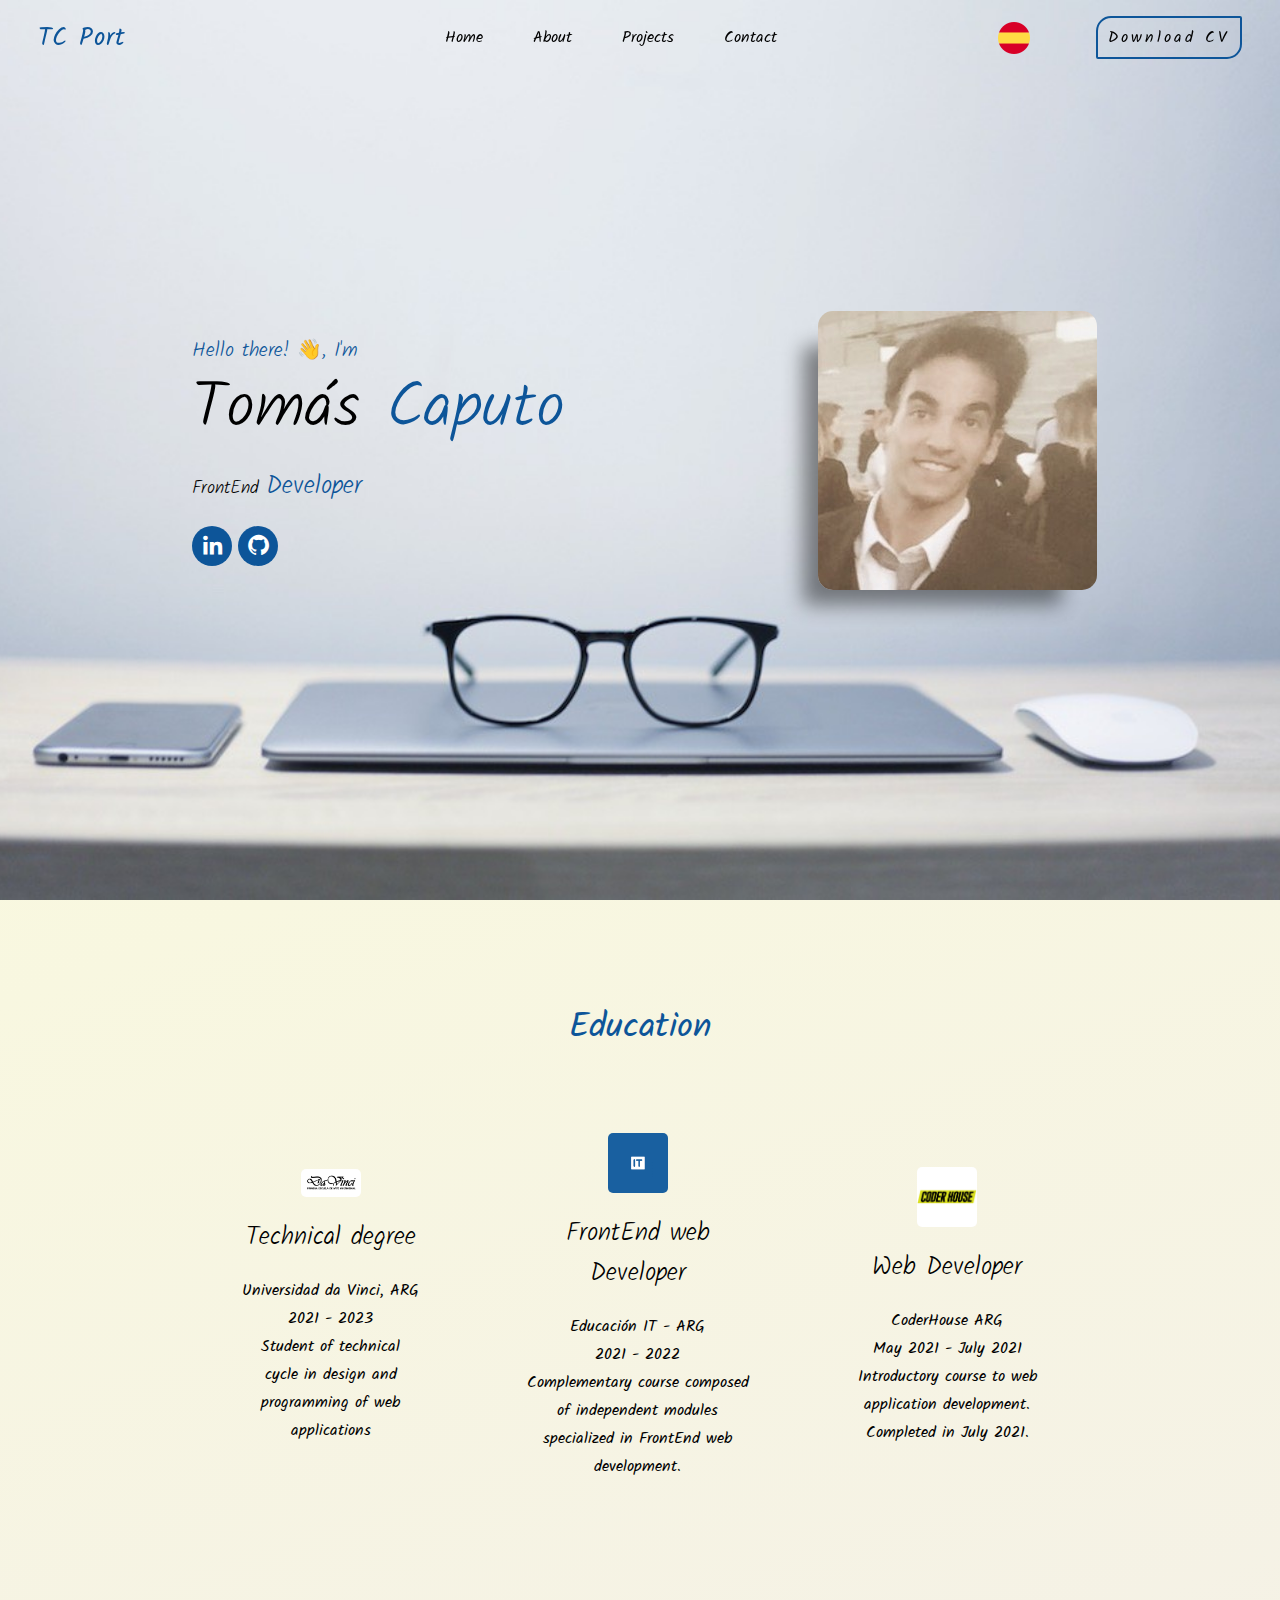
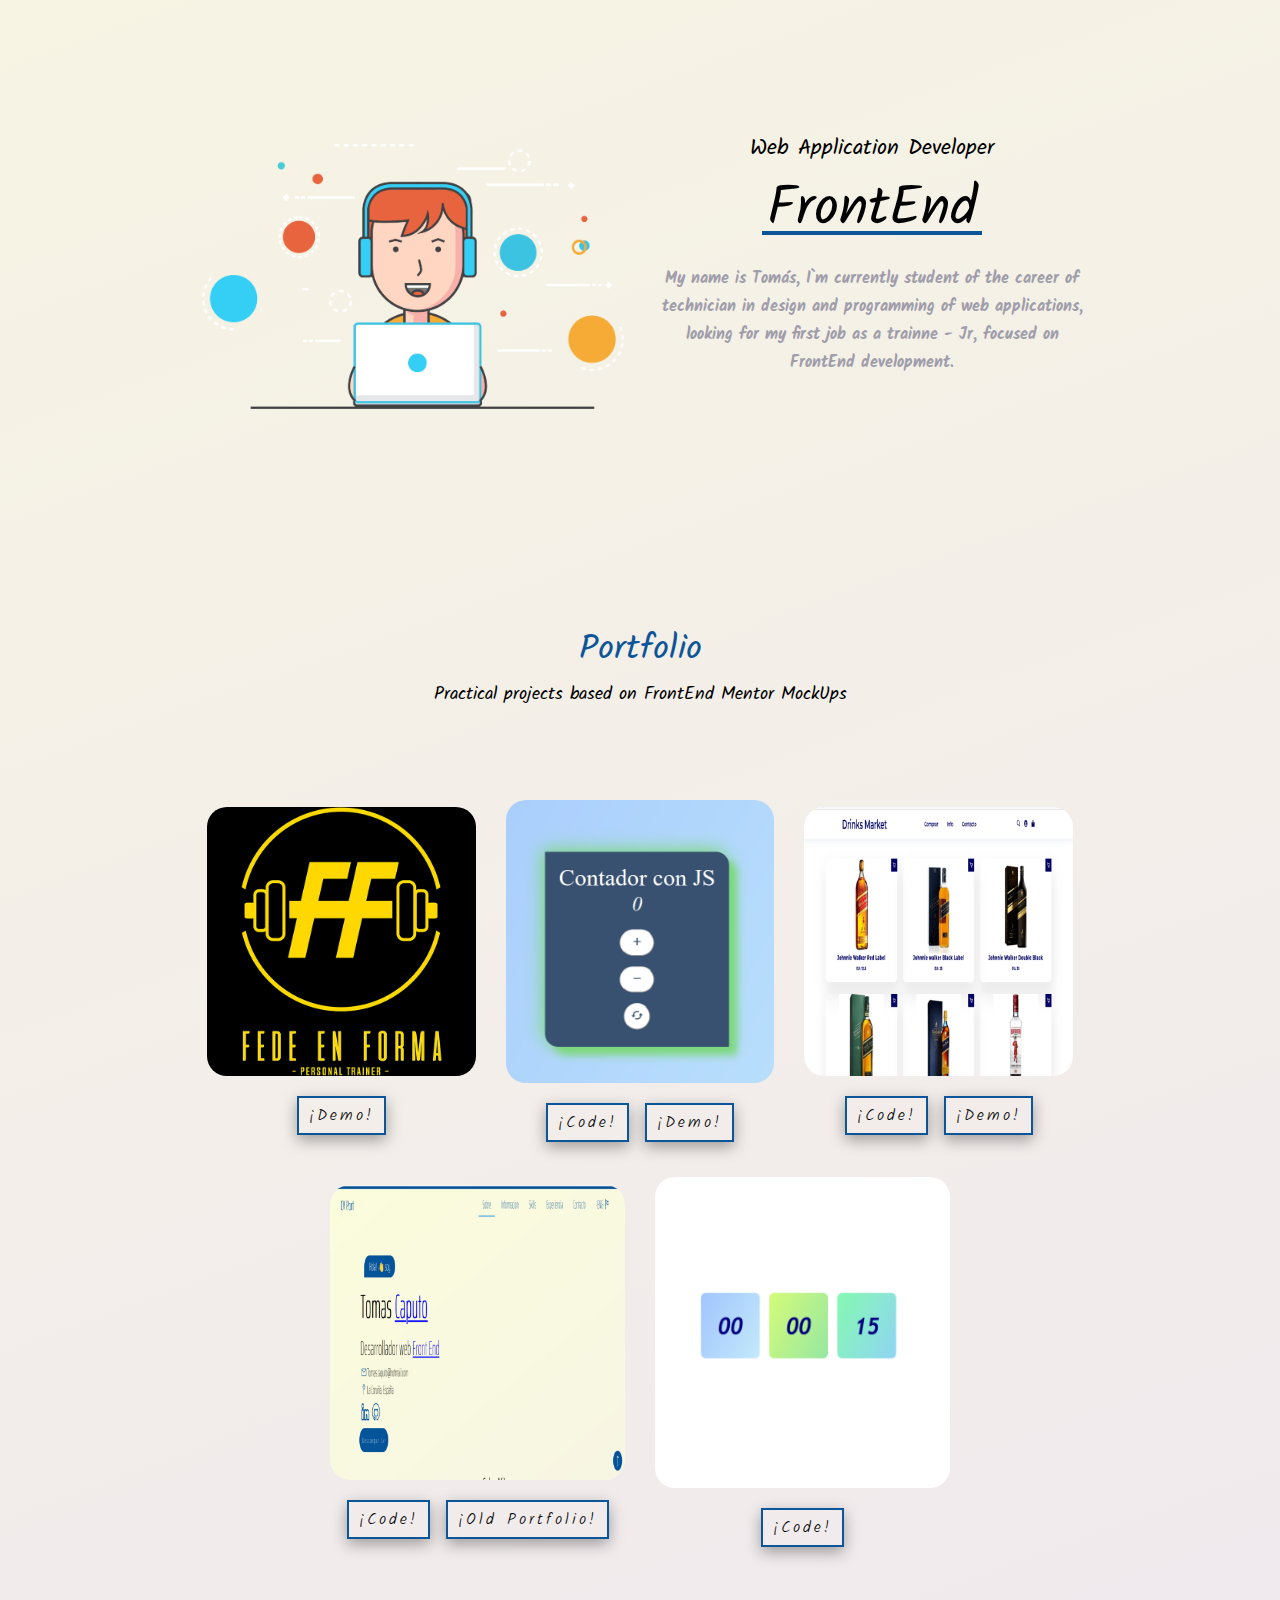
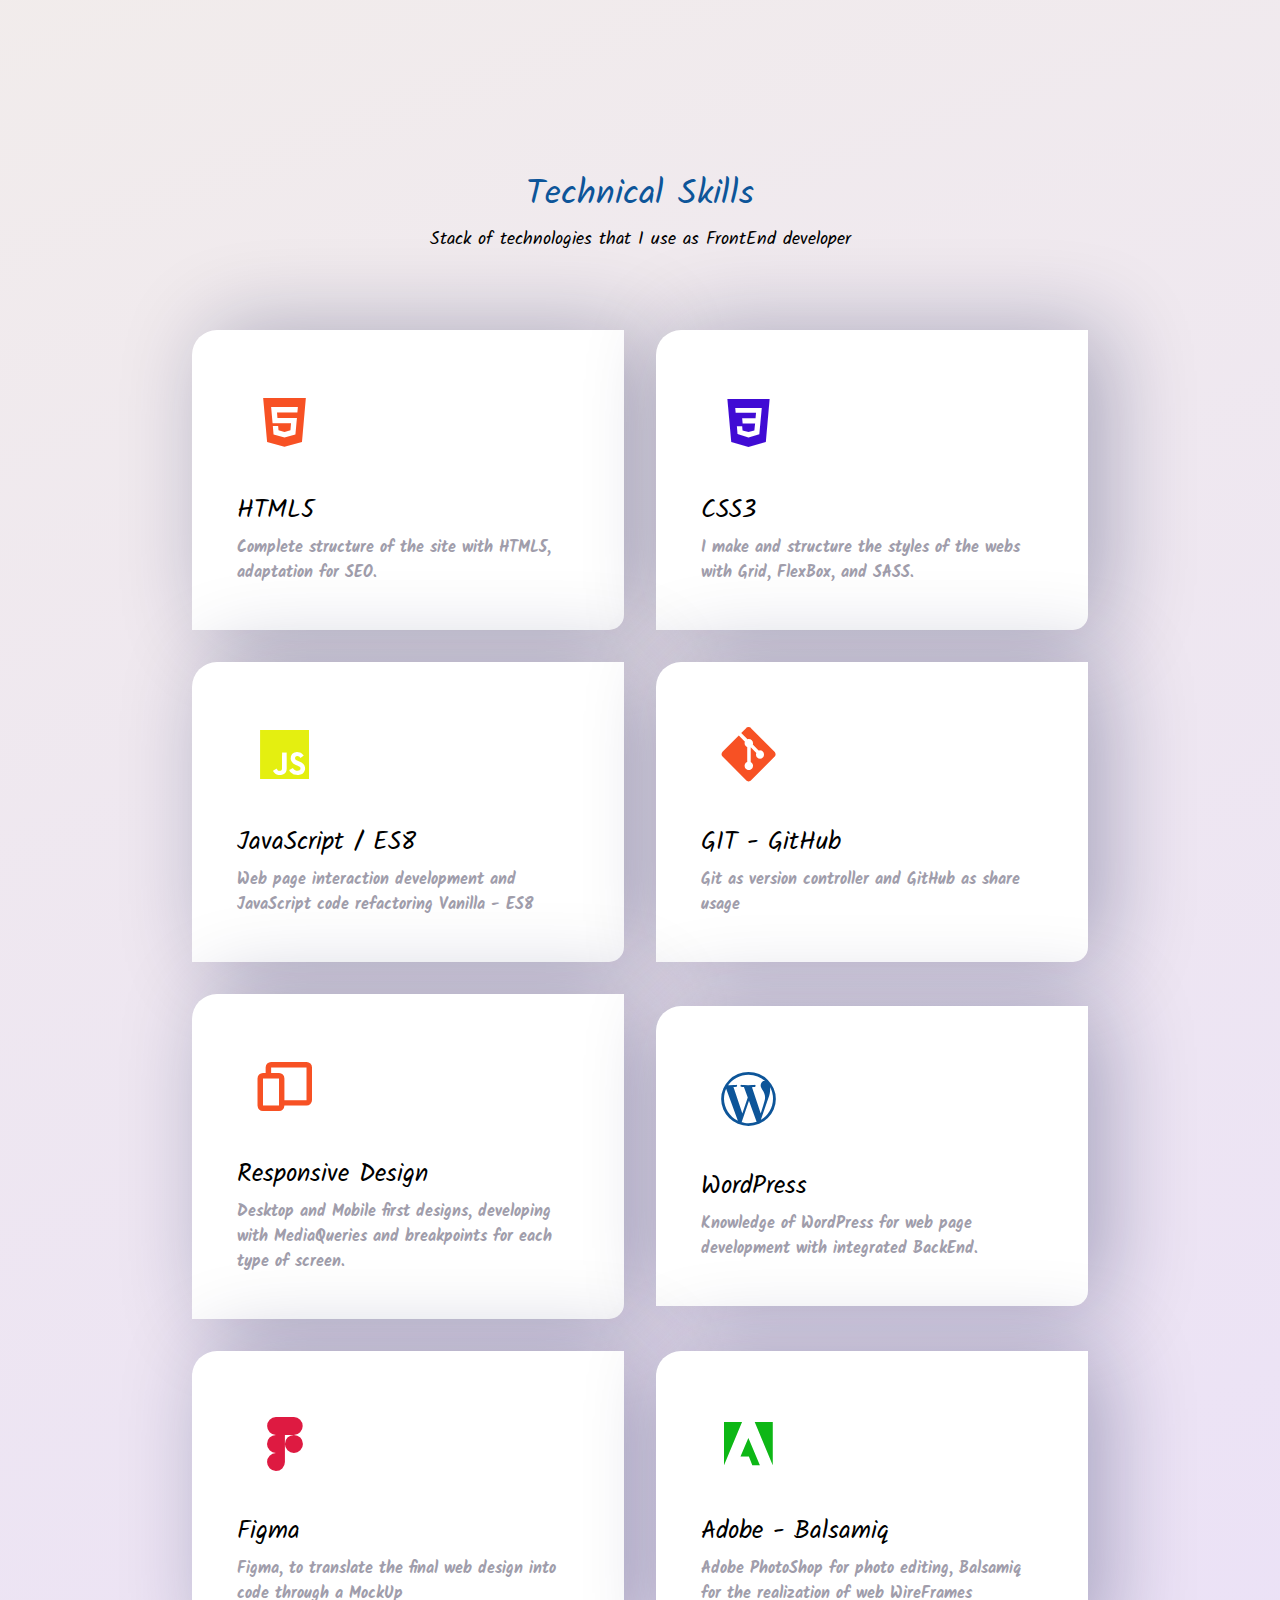
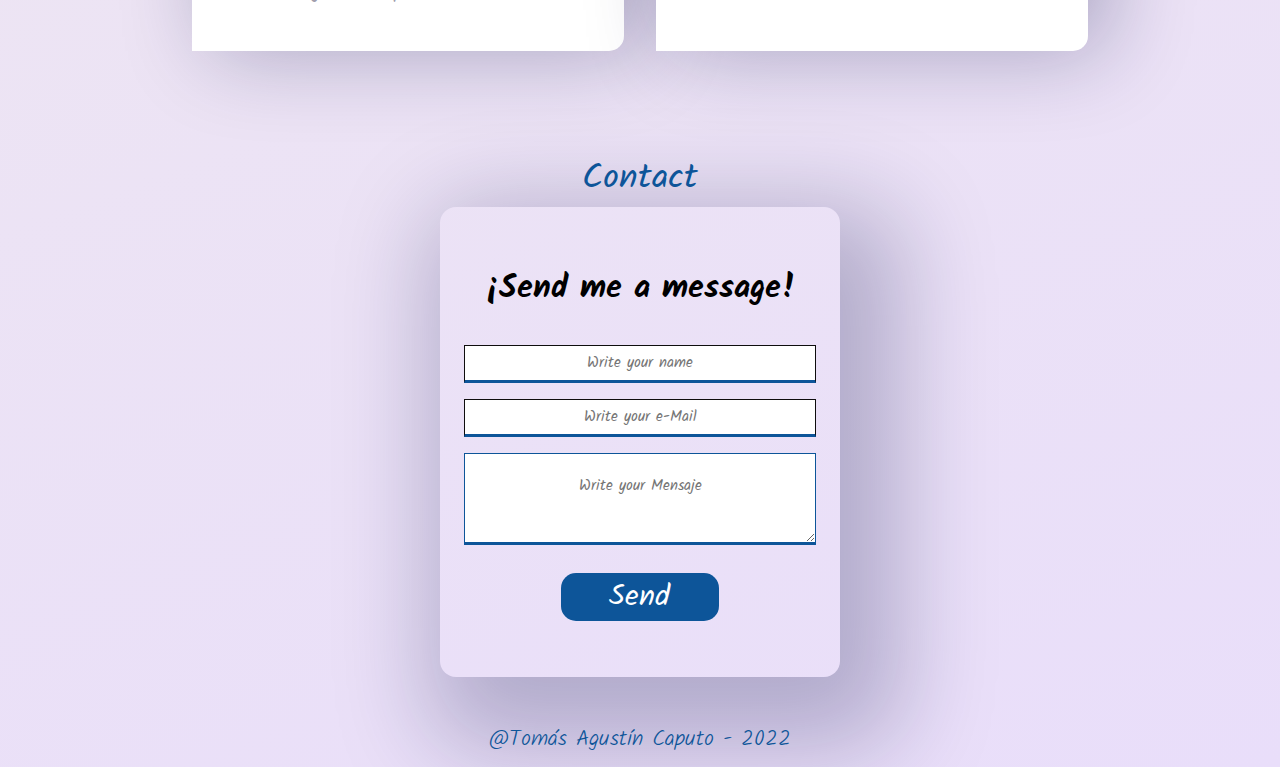
==== commit 605a15d3: "Add files via upload" ====
--- a/indexENG.html
+++ b/indexENG.html
@@ -8,7 +8,8 @@
 
     <link rel="preconnect" href="https://fonts.googleapis.com">
     <link rel="preconnect" href="https://fonts.gstatic.com" crossorigin>
-    <link href="https://fonts.googleapis.com/css2?family=Jost:wght@100;200;300;400;500;600;700;800;900&display=swap" rel="stylesheet">
+    <link href="https://fonts.googleapis.com/css2?family=Barlow:wght@100&family=Kalam:wght@300;400;700&display=swap" rel="stylesheet">
+    
     <link rel="shortcut icon" href="./imgs/Lenguajes/ENG.png"/>
 
     <link rel="stylesheet" href="estilos.css">
--- a/estilos.css
+++ b/estilos.css
@@ -8,7 +8,8 @@
     outline: none;
     border: none; 
 
-    font-family: 'Jost', sans-serif;
+    font-family: 'Barlow', sans-serif;
+    font-family: 'Kalam', cursive;
     scroll-behavior: smooth;
 }
 
@@ -240,13 +241,15 @@
     justify-content: space-between;
 
     align-items: center;
-    text-align: center;             
+    text-align: center;      
+    
 }
 
 .sub-caja{
-    padding: 40px;
+    padding: 50px;
     transition: ease .50s;
-    cursor: pointer;    
+    cursor: pointer;        
+    
 }
 
 .sub-img img{
@@ -255,7 +258,7 @@
     height: auto;
 
     margin-bottom: 20px;
-    border-radius: 5px; 
+    border-radius: 5px;      
 }
 
 .sub-caja h3{
@@ -293,7 +296,7 @@
  .sobre_img img{
     max-width: 100%;
     width: 550px;
-    height: auto;
+    height: auto;    
  }
 
  .sobre_texto h2{
@@ -302,8 +305,8 @@
 
     font-weight: 500;
     margin: 10px 0px 25px;
-    line-height: 1.1;      
-    
+    line-height: 1.1;    
+        
 }
 
  .sobre_texto h3{
@@ -773,4 +776,4 @@
     .formulario{
         box-shadow: 25px 35px 95px 35px rgb(10 15 70 / 15%);
     }
-}    +} 